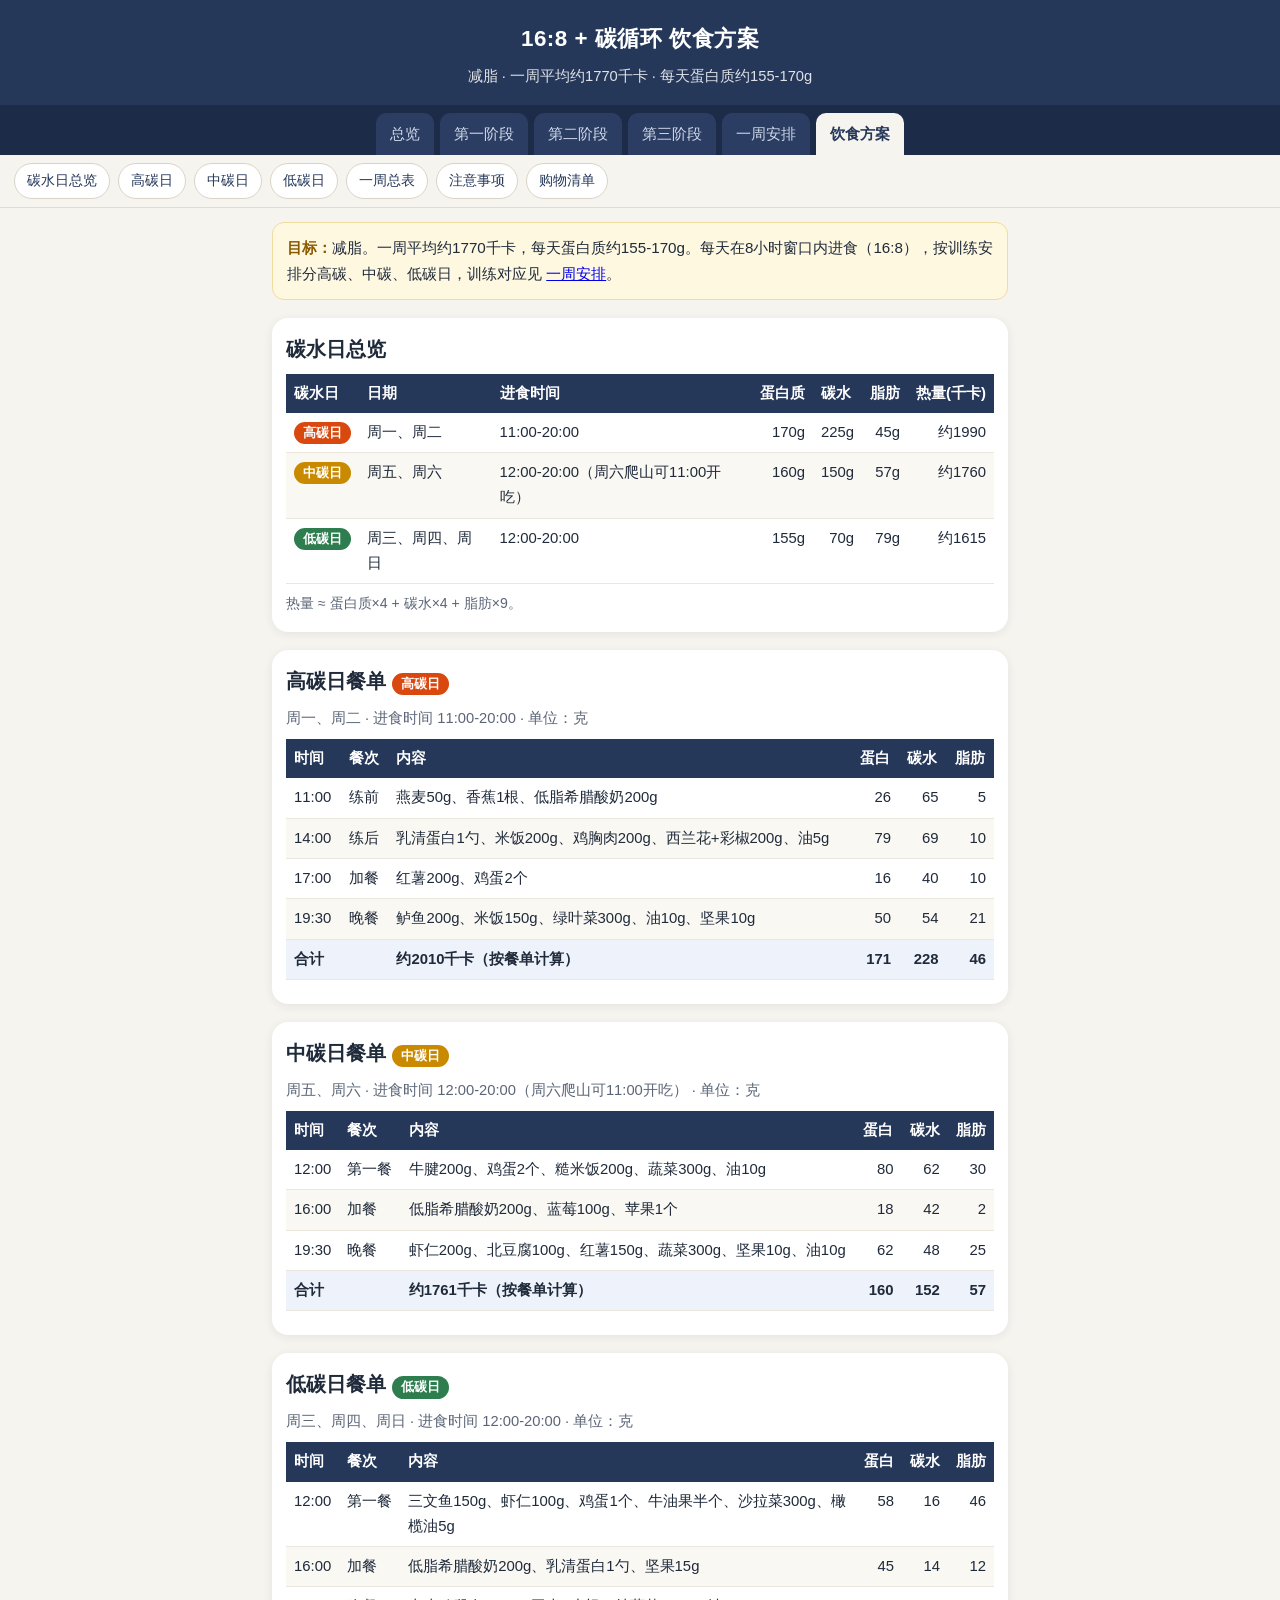
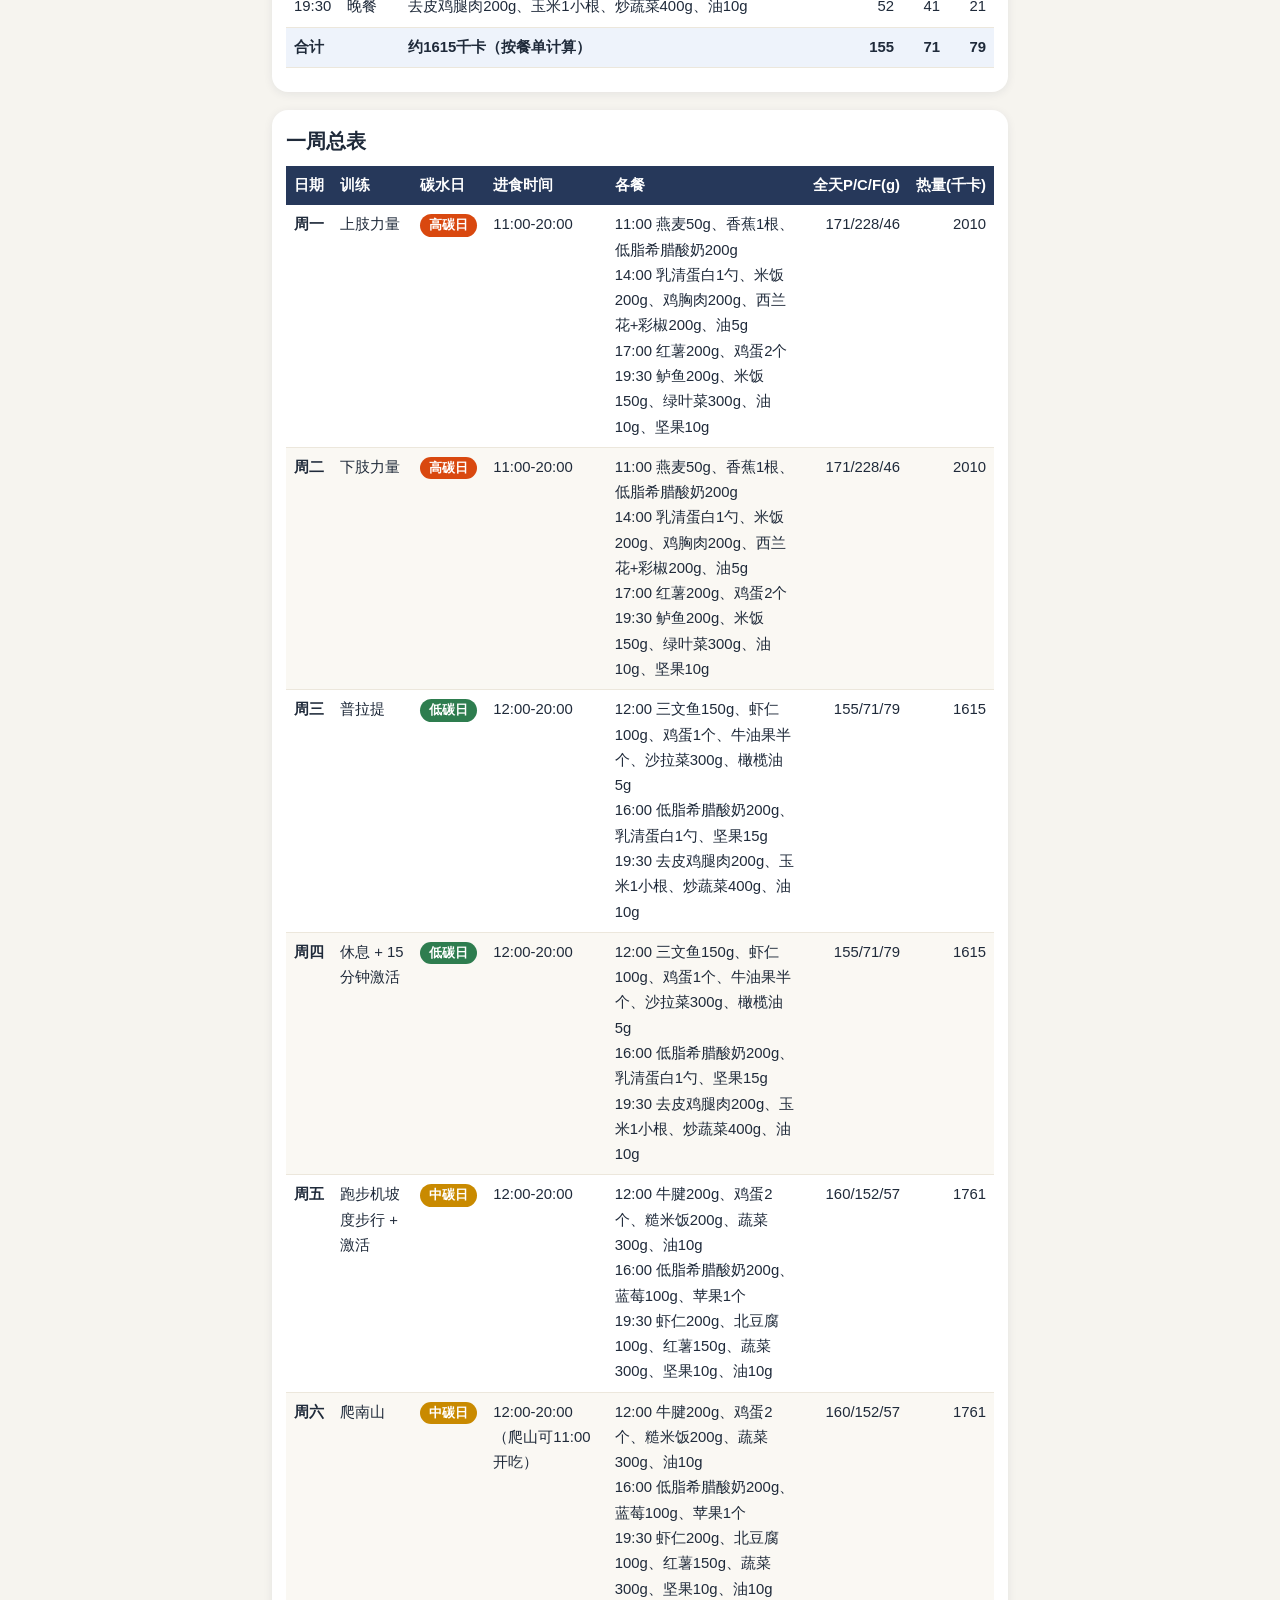
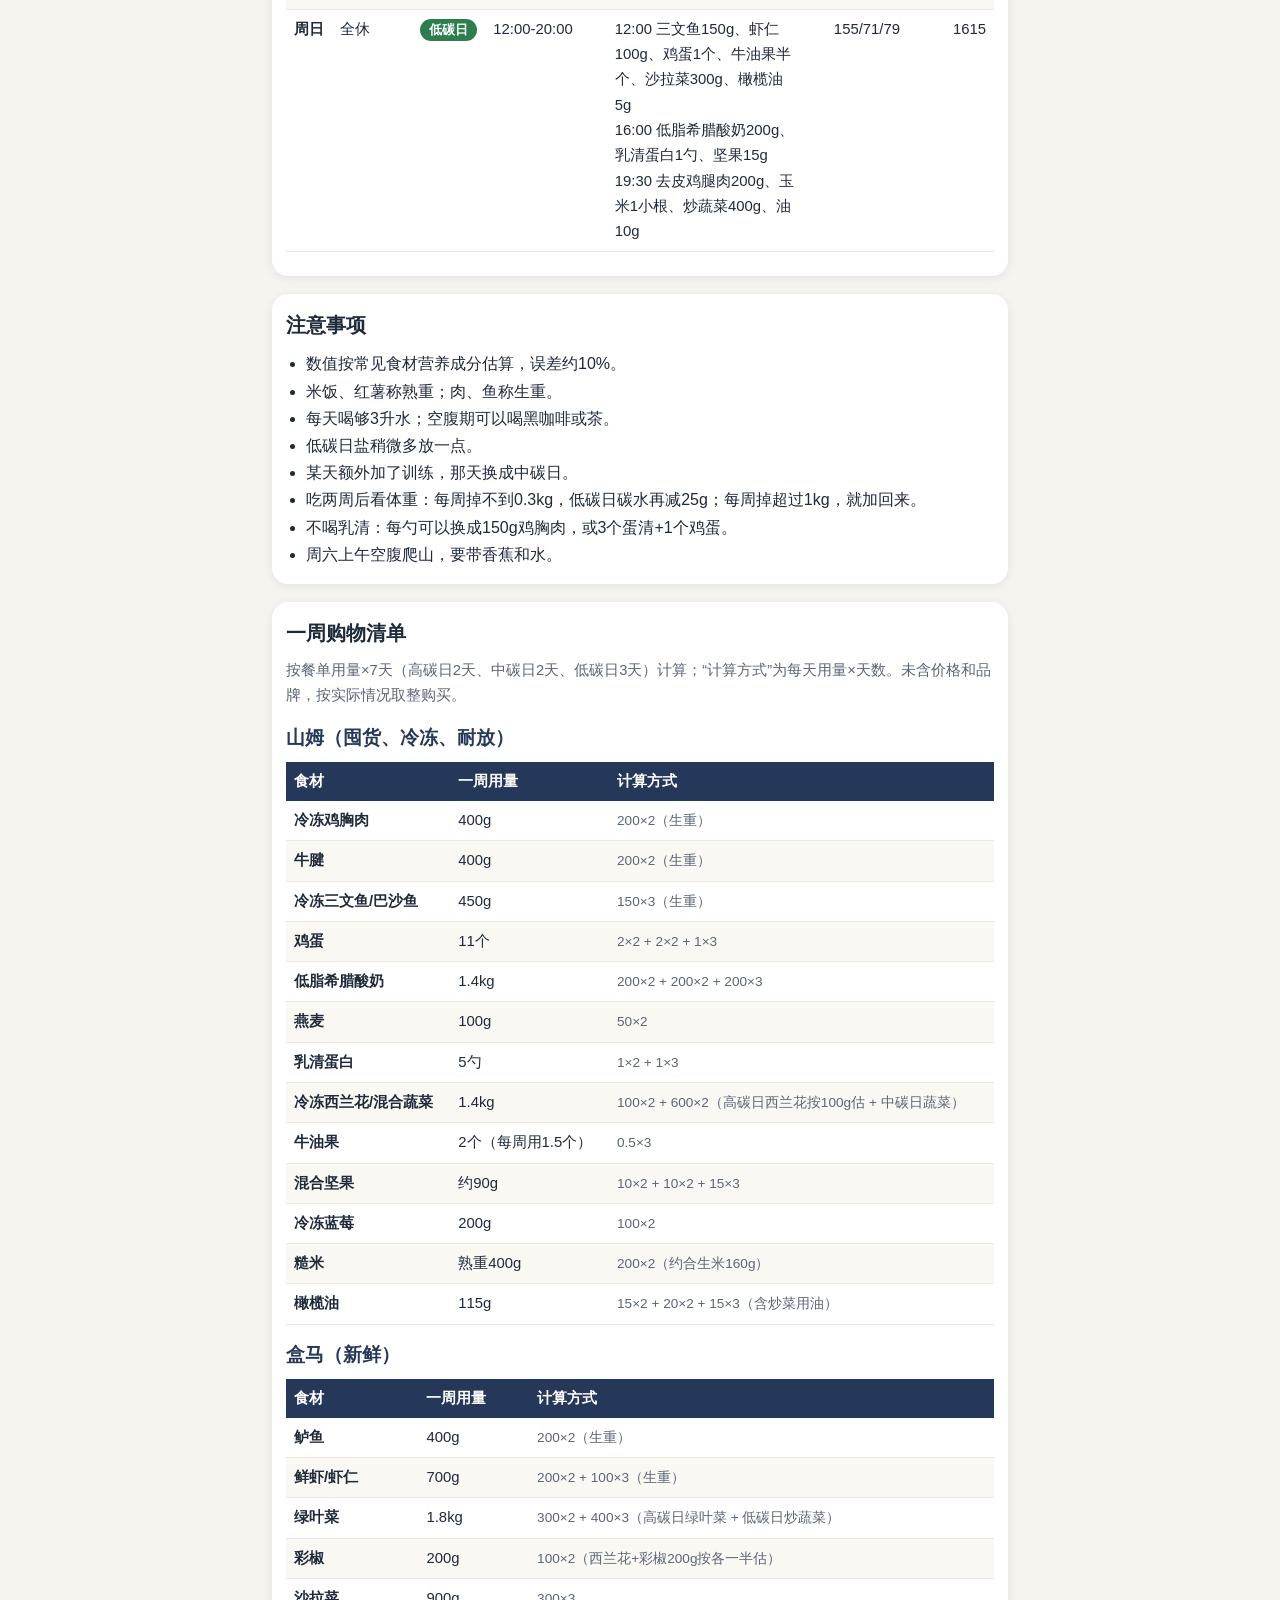
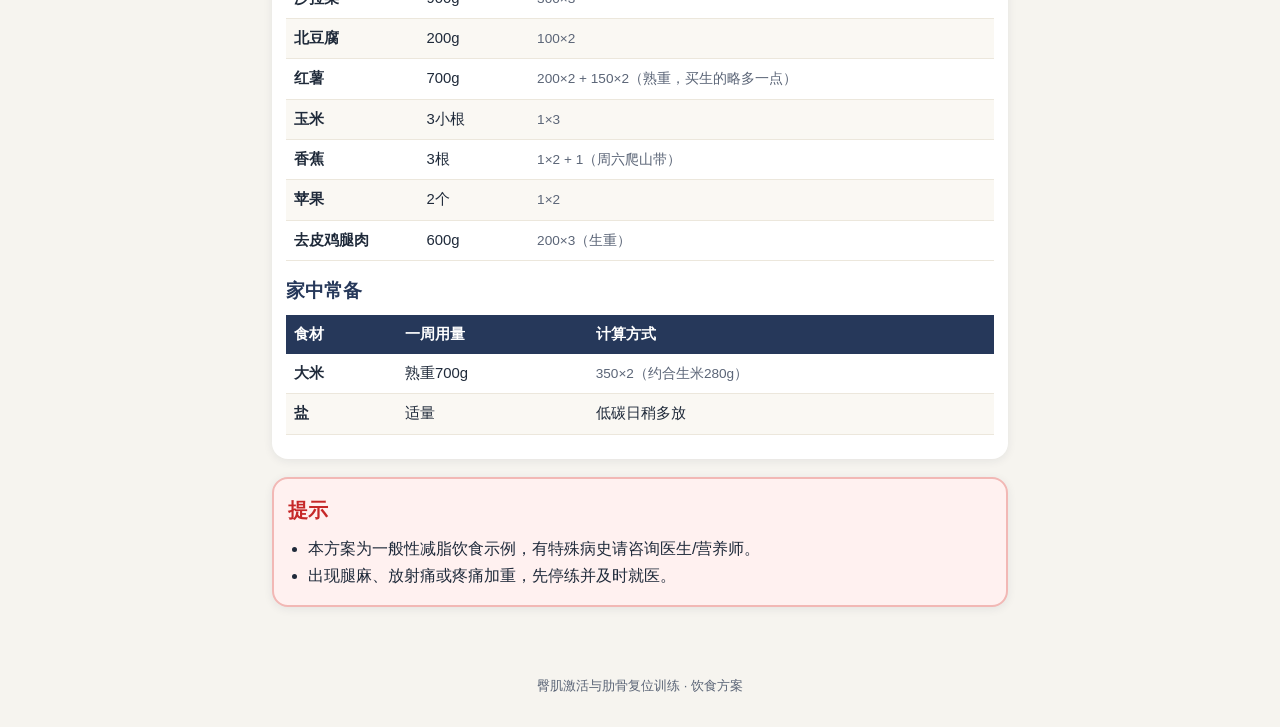
==== diet.html @ de6c5a1f "新增一周安排与饮食方案页面，所有页面导航加入新标签" ====
<!doctype html>
<html lang="zh-CN">
<head>
<meta charset="utf-8">
<meta name="viewport" content="width=device-width, initial-scale=1">
<title>臀肌激活与肋骨复位训练 · 16:8 + 碳循环饮食方案</title>
<link rel="stylesheet" href="style.css">
</head>
<body>
<header><h1><span class="nw">16:8 + 碳循环</span> <span class="nw">饮食方案</span></h1><p>减脂 · 一周平均约1770千卡 · 每天蛋白质约155-170g</p></header>
<div class="tabs" id="tabs"><a class="" href="index.html">总览</a><a class="" href="phase1.html">第一阶段</a><a class="" href="phase2.html">第二阶段</a><a class="" href="phase3.html">第三阶段</a><a class="" href="week.html">一周安排</a><a class="on" href="diet.html">饮食方案</a></div><script>(function(){var t=document.getElementById("tabs"),a=t.querySelector(".on");if(a&&t.scrollWidth>t.clientWidth){t.scrollLeft=a.offsetLeft-(t.clientWidth-a.offsetWidth)/2;}})();</script>
<nav class="sub"><a href="#summary">碳水日总览</a><a href="#dt高">高碳日</a><a href="#dt中">中碳日</a><a href="#dt低">低碳日</a><a href="#week">一周总表</a><a href="#notes">注意事项</a><a href="#shop">购物清单</a></nav>
<main>
<div class="intro"><b>目标：</b>减脂。一周平均约1770千卡，每天蛋白质约155-170g。每天在8小时窗口内进食（16:8），按训练安排分高碳、中碳、低碳日，训练对应见 <a href="week.html">一周安排</a>。</div>
<section class="card info" id="summary"><h2>碳水日总览</h2><div class="tw"><table class="t stack"><thead><tr><th>碳水日</th><th>日期</th><th>进食时间</th><th>蛋白质</th><th>碳水</th><th>脂肪</th><th>热量(千卡)</th></tr></thead><tbody><tr><td data-label="碳水日"><span class="badge" style="background:#d9480f">高碳日</span></td><td data-label="日期">周一、周二</td><td data-label="进食时间">11:00-20:00</td><td data-label="蛋白质" class="n">170g</td><td data-label="碳水" class="n">225g</td><td data-label="脂肪" class="n">45g</td><td data-label="热量(千卡)" class="n">约1990</td></tr><tr><td data-label="碳水日"><span class="badge" style="background:#c98a00">中碳日</span></td><td data-label="日期">周五、周六</td><td data-label="进食时间">12:00-20:00（周六爬山可11:00开吃）</td><td data-label="蛋白质" class="n">160g</td><td data-label="碳水" class="n">150g</td><td data-label="脂肪" class="n">57g</td><td data-label="热量(千卡)" class="n">约1760</td></tr><tr><td data-label="碳水日"><span class="badge" style="background:#2e7d4f">低碳日</span></td><td data-label="日期">周三、周四、周日</td><td data-label="进食时间">12:00-20:00</td><td data-label="蛋白质" class="n">155g</td><td data-label="碳水" class="n">70g</td><td data-label="脂肪" class="n">79g</td><td data-label="热量(千卡)" class="n">约1615</td></tr></tbody></table></div>
<p style="font-size:.88rem;color:#5b6577;margin:6px 0 0">热量 ≈ 蛋白质×4 + 碳水×4 + 脂肪×9。</p></section>
<section class="card info" id="dt高"><h2>高碳日餐单 <span class="badge" style="background:#d9480f">高碳日</span></h2>
<p style="margin:0 0 4px;color:#5b6577;font-size:.92rem">周一、周二 · 进食时间 11:00-20:00 · 单位：克</p>
<div class="tw"><table class="t meal"><thead><tr><th>时间</th><th>餐次</th><th>内容</th><th>蛋白</th><th>碳水</th><th>脂肪</th></tr></thead><tbody><tr><td data-label="时间">11:00</td><td data-label="餐次">练前</td><td data-label="内容">燕麦50g、香蕉1根、低脂希腊酸奶200g</td><td data-label="蛋白" class="n">26</td><td data-label="碳水" class="n">65</td><td data-label="脂肪" class="n">5</td></tr><tr><td data-label="时间">14:00</td><td data-label="餐次">练后</td><td data-label="内容">乳清蛋白1勺、米饭200g、鸡胸肉200g、西兰花+彩椒200g、油5g</td><td data-label="蛋白" class="n">79</td><td data-label="碳水" class="n">69</td><td data-label="脂肪" class="n">10</td></tr><tr><td data-label="时间">17:00</td><td data-label="餐次">加餐</td><td data-label="内容">红薯200g、鸡蛋2个</td><td data-label="蛋白" class="n">16</td><td data-label="碳水" class="n">40</td><td data-label="脂肪" class="n">10</td></tr><tr><td data-label="时间">19:30</td><td data-label="餐次">晚餐</td><td data-label="内容">鲈鱼200g、米饭150g、绿叶菜300g、油10g、坚果10g</td><td data-label="蛋白" class="n">50</td><td data-label="碳水" class="n">54</td><td data-label="脂肪" class="n">21</td></tr><tr class="sum"><td data-label="时间">合计</td><td data-label="餐次"></td><td data-label="内容">约2010千卡（按餐单计算）</td><td data-label="蛋白" class="n">171</td><td data-label="碳水" class="n">228</td><td data-label="脂肪" class="n">46</td></tr></tbody></table></div></section><section class="card info" id="dt中"><h2>中碳日餐单 <span class="badge" style="background:#c98a00">中碳日</span></h2>
<p style="margin:0 0 4px;color:#5b6577;font-size:.92rem">周五、周六 · 进食时间 12:00-20:00（周六爬山可11:00开吃） · 单位：克</p>
<div class="tw"><table class="t meal"><thead><tr><th>时间</th><th>餐次</th><th>内容</th><th>蛋白</th><th>碳水</th><th>脂肪</th></tr></thead><tbody><tr><td data-label="时间">12:00</td><td data-label="餐次">第一餐</td><td data-label="内容">牛腱200g、鸡蛋2个、糙米饭200g、蔬菜300g、油10g</td><td data-label="蛋白" class="n">80</td><td data-label="碳水" class="n">62</td><td data-label="脂肪" class="n">30</td></tr><tr><td data-label="时间">16:00</td><td data-label="餐次">加餐</td><td data-label="内容">低脂希腊酸奶200g、蓝莓100g、苹果1个</td><td data-label="蛋白" class="n">18</td><td data-label="碳水" class="n">42</td><td data-label="脂肪" class="n">2</td></tr><tr><td data-label="时间">19:30</td><td data-label="餐次">晚餐</td><td data-label="内容">虾仁200g、北豆腐100g、红薯150g、蔬菜300g、坚果10g、油10g</td><td data-label="蛋白" class="n">62</td><td data-label="碳水" class="n">48</td><td data-label="脂肪" class="n">25</td></tr><tr class="sum"><td data-label="时间">合计</td><td data-label="餐次"></td><td data-label="内容">约1761千卡（按餐单计算）</td><td data-label="蛋白" class="n">160</td><td data-label="碳水" class="n">152</td><td data-label="脂肪" class="n">57</td></tr></tbody></table></div></section><section class="card info" id="dt低"><h2>低碳日餐单 <span class="badge" style="background:#2e7d4f">低碳日</span></h2>
<p style="margin:0 0 4px;color:#5b6577;font-size:.92rem">周三、周四、周日 · 进食时间 12:00-20:00 · 单位：克</p>
<div class="tw"><table class="t meal"><thead><tr><th>时间</th><th>餐次</th><th>内容</th><th>蛋白</th><th>碳水</th><th>脂肪</th></tr></thead><tbody><tr><td data-label="时间">12:00</td><td data-label="餐次">第一餐</td><td data-label="内容">三文鱼150g、虾仁100g、鸡蛋1个、牛油果半个、沙拉菜300g、橄榄油5g</td><td data-label="蛋白" class="n">58</td><td data-label="碳水" class="n">16</td><td data-label="脂肪" class="n">46</td></tr><tr><td data-label="时间">16:00</td><td data-label="餐次">加餐</td><td data-label="内容">低脂希腊酸奶200g、乳清蛋白1勺、坚果15g</td><td data-label="蛋白" class="n">45</td><td data-label="碳水" class="n">14</td><td data-label="脂肪" class="n">12</td></tr><tr><td data-label="时间">19:30</td><td data-label="餐次">晚餐</td><td data-label="内容">去皮鸡腿肉200g、玉米1小根、炒蔬菜400g、油10g</td><td data-label="蛋白" class="n">52</td><td data-label="碳水" class="n">41</td><td data-label="脂肪" class="n">21</td></tr><tr class="sum"><td data-label="时间">合计</td><td data-label="餐次"></td><td data-label="内容">约1615千卡（按餐单计算）</td><td data-label="蛋白" class="n">155</td><td data-label="碳水" class="n">71</td><td data-label="脂肪" class="n">79</td></tr></tbody></table></div></section>
<section class="card info" id="week"><h2>一周总表</h2><div class="tw"><table class="t stack"><thead><tr><th>日期</th><th>训练</th><th>碳水日</th><th>进食时间</th><th>各餐</th><th>全天P/C/F(g)</th><th>热量(千卡)</th></tr></thead><tbody><tr><td data-label="日期"><b>周一</b></td><td data-label="训练">上肢力量</td><td data-label="碳水日"><span class="badge" style="background:#d9480f">高碳日</span></td><td data-label="进食时间">11:00-20:00</td><td data-label="各餐">11:00 燕麦50g、香蕉1根、低脂希腊酸奶200g<br>14:00 乳清蛋白1勺、米饭200g、鸡胸肉200g、西兰花+彩椒200g、油5g<br>17:00 红薯200g、鸡蛋2个<br>19:30 鲈鱼200g、米饭150g、绿叶菜300g、油10g、坚果10g</td><td data-label="全天P/C/F(g)" class="n">171/228/46</td><td data-label="热量(千卡)" class="n">2010</td></tr><tr><td data-label="日期"><b>周二</b></td><td data-label="训练">下肢力量</td><td data-label="碳水日"><span class="badge" style="background:#d9480f">高碳日</span></td><td data-label="进食时间">11:00-20:00</td><td data-label="各餐">11:00 燕麦50g、香蕉1根、低脂希腊酸奶200g<br>14:00 乳清蛋白1勺、米饭200g、鸡胸肉200g、西兰花+彩椒200g、油5g<br>17:00 红薯200g、鸡蛋2个<br>19:30 鲈鱼200g、米饭150g、绿叶菜300g、油10g、坚果10g</td><td data-label="全天P/C/F(g)" class="n">171/228/46</td><td data-label="热量(千卡)" class="n">2010</td></tr><tr><td data-label="日期"><b>周三</b></td><td data-label="训练">普拉提</td><td data-label="碳水日"><span class="badge" style="background:#2e7d4f">低碳日</span></td><td data-label="进食时间">12:00-20:00</td><td data-label="各餐">12:00 三文鱼150g、虾仁100g、鸡蛋1个、牛油果半个、沙拉菜300g、橄榄油5g<br>16:00 低脂希腊酸奶200g、乳清蛋白1勺、坚果15g<br>19:30 去皮鸡腿肉200g、玉米1小根、炒蔬菜400g、油10g</td><td data-label="全天P/C/F(g)" class="n">155/71/79</td><td data-label="热量(千卡)" class="n">1615</td></tr><tr><td data-label="日期"><b>周四</b></td><td data-label="训练">休息 + 15分钟激活</td><td data-label="碳水日"><span class="badge" style="background:#2e7d4f">低碳日</span></td><td data-label="进食时间">12:00-20:00</td><td data-label="各餐">12:00 三文鱼150g、虾仁100g、鸡蛋1个、牛油果半个、沙拉菜300g、橄榄油5g<br>16:00 低脂希腊酸奶200g、乳清蛋白1勺、坚果15g<br>19:30 去皮鸡腿肉200g、玉米1小根、炒蔬菜400g、油10g</td><td data-label="全天P/C/F(g)" class="n">155/71/79</td><td data-label="热量(千卡)" class="n">1615</td></tr><tr><td data-label="日期"><b>周五</b></td><td data-label="训练">跑步机坡度步行 + 激活</td><td data-label="碳水日"><span class="badge" style="background:#c98a00">中碳日</span></td><td data-label="进食时间">12:00-20:00</td><td data-label="各餐">12:00 牛腱200g、鸡蛋2个、糙米饭200g、蔬菜300g、油10g<br>16:00 低脂希腊酸奶200g、蓝莓100g、苹果1个<br>19:30 虾仁200g、北豆腐100g、红薯150g、蔬菜300g、坚果10g、油10g</td><td data-label="全天P/C/F(g)" class="n">160/152/57</td><td data-label="热量(千卡)" class="n">1761</td></tr><tr><td data-label="日期"><b>周六</b></td><td data-label="训练">爬南山</td><td data-label="碳水日"><span class="badge" style="background:#c98a00">中碳日</span></td><td data-label="进食时间">12:00-20:00（爬山可11:00开吃）</td><td data-label="各餐">12:00 牛腱200g、鸡蛋2个、糙米饭200g、蔬菜300g、油10g<br>16:00 低脂希腊酸奶200g、蓝莓100g、苹果1个<br>19:30 虾仁200g、北豆腐100g、红薯150g、蔬菜300g、坚果10g、油10g</td><td data-label="全天P/C/F(g)" class="n">160/152/57</td><td data-label="热量(千卡)" class="n">1761</td></tr><tr><td data-label="日期"><b>周日</b></td><td data-label="训练">全休</td><td data-label="碳水日"><span class="badge" style="background:#2e7d4f">低碳日</span></td><td data-label="进食时间">12:00-20:00</td><td data-label="各餐">12:00 三文鱼150g、虾仁100g、鸡蛋1个、牛油果半个、沙拉菜300g、橄榄油5g<br>16:00 低脂希腊酸奶200g、乳清蛋白1勺、坚果15g<br>19:30 去皮鸡腿肉200g、玉米1小根、炒蔬菜400g、油10g</td><td data-label="全天P/C/F(g)" class="n">155/71/79</td><td data-label="热量(千卡)" class="n">1615</td></tr></tbody></table></div></section>
<section class="card info" id="notes"><h2>注意事项</h2><ul><li>数值按常见食材营养成分估算，误差约10%。</li><li>米饭、红薯称熟重；肉、鱼称生重。</li><li>每天喝够3升水；空腹期可以喝黑咖啡或茶。</li><li>低碳日盐稍微多放一点。</li><li>某天额外加了训练，那天换成中碳日。</li><li>吃两周后看体重：每周掉不到0.3kg，低碳日碳水再减25g；每周掉超过1kg，就加回来。</li><li>不喝乳清：每勺可以换成150g鸡胸肉，或3个蛋清+1个鸡蛋。</li><li>周六上午空腹爬山，要带香蕉和水。</li></ul></section>
<section class="card info" id="shop"><h2>一周购物清单</h2>
<p style="margin:0;color:#5b6577;font-size:.92rem">按餐单用量×7天（高碳日2天、中碳日2天、低碳日3天）计算；“计算方式”为每天用量×天数。未含价格和品牌，按实际情况取整购买。</p><h3 style="margin:14px 0 4px;color:#26385a">山姆（囤货、冷冻、耐放）</h3><div class="tw"><table class="t meal shop"><thead><tr><th>食材</th><th>一周用量</th><th>计算方式</th></tr></thead><tbody><tr><td data-label="食材"><b>冷冻鸡胸肉</b></td><td data-label="一周用量">400g</td><td data-label="计算方式"><span class="formula">200×2（生重）</span></td></tr><tr><td data-label="食材"><b>牛腱</b></td><td data-label="一周用量">400g</td><td data-label="计算方式"><span class="formula">200×2（生重）</span></td></tr><tr><td data-label="食材"><b>冷冻三文鱼/巴沙鱼</b></td><td data-label="一周用量">450g</td><td data-label="计算方式"><span class="formula">150×3（生重）</span></td></tr><tr><td data-label="食材"><b>鸡蛋</b></td><td data-label="一周用量">11个</td><td data-label="计算方式"><span class="formula">2×2 + 2×2 + 1×3</span></td></tr><tr><td data-label="食材"><b>低脂希腊酸奶</b></td><td data-label="一周用量">1.4kg</td><td data-label="计算方式"><span class="formula">200×2 + 200×2 + 200×3</span></td></tr><tr><td data-label="食材"><b>燕麦</b></td><td data-label="一周用量">100g</td><td data-label="计算方式"><span class="formula">50×2</span></td></tr><tr><td data-label="食材"><b>乳清蛋白</b></td><td data-label="一周用量">5勺</td><td data-label="计算方式"><span class="formula">1×2 + 1×3</span></td></tr><tr><td data-label="食材"><b>冷冻西兰花/混合蔬菜</b></td><td data-label="一周用量">1.4kg</td><td data-label="计算方式"><span class="formula">100×2 + 600×2（高碳日西兰花按100g估 + 中碳日蔬菜）</span></td></tr><tr><td data-label="食材"><b>牛油果</b></td><td data-label="一周用量">2个（每周用1.5个）</td><td data-label="计算方式"><span class="formula">0.5×3</span></td></tr><tr><td data-label="食材"><b>混合坚果</b></td><td data-label="一周用量">约90g</td><td data-label="计算方式"><span class="formula">10×2 + 10×2 + 15×3</span></td></tr><tr><td data-label="食材"><b>冷冻蓝莓</b></td><td data-label="一周用量">200g</td><td data-label="计算方式"><span class="formula">100×2</span></td></tr><tr><td data-label="食材"><b>糙米</b></td><td data-label="一周用量">熟重400g</td><td data-label="计算方式"><span class="formula">200×2（约合生米160g）</span></td></tr><tr><td data-label="食材"><b>橄榄油</b></td><td data-label="一周用量">115g</td><td data-label="计算方式"><span class="formula">15×2 + 20×2 + 15×3（含炒菜用油）</span></td></tr></tbody></table></div><h3 style="margin:14px 0 4px;color:#26385a">盒马（新鲜）</h3><div class="tw"><table class="t meal shop"><thead><tr><th>食材</th><th>一周用量</th><th>计算方式</th></tr></thead><tbody><tr><td data-label="食材"><b>鲈鱼</b></td><td data-label="一周用量">400g</td><td data-label="计算方式"><span class="formula">200×2（生重）</span></td></tr><tr><td data-label="食材"><b>鲜虾/虾仁</b></td><td data-label="一周用量">700g</td><td data-label="计算方式"><span class="formula">200×2 + 100×3（生重）</span></td></tr><tr><td data-label="食材"><b>绿叶菜</b></td><td data-label="一周用量">1.8kg</td><td data-label="计算方式"><span class="formula">300×2 + 400×3（高碳日绿叶菜 + 低碳日炒蔬菜）</span></td></tr><tr><td data-label="食材"><b>彩椒</b></td><td data-label="一周用量">200g</td><td data-label="计算方式"><span class="formula">100×2（西兰花+彩椒200g按各一半估）</span></td></tr><tr><td data-label="食材"><b>沙拉菜</b></td><td data-label="一周用量">900g</td><td data-label="计算方式"><span class="formula">300×3</span></td></tr><tr><td data-label="食材"><b>北豆腐</b></td><td data-label="一周用量">200g</td><td data-label="计算方式"><span class="formula">100×2</span></td></tr><tr><td data-label="食材"><b>红薯</b></td><td data-label="一周用量">700g</td><td data-label="计算方式"><span class="formula">200×2 + 150×2（熟重，买生的略多一点）</span></td></tr><tr><td data-label="食材"><b>玉米</b></td><td data-label="一周用量">3小根</td><td data-label="计算方式"><span class="formula">1×3</span></td></tr><tr><td data-label="食材"><b>香蕉</b></td><td data-label="一周用量">3根</td><td data-label="计算方式"><span class="formula">1×2 + 1（周六爬山带）</span></td></tr><tr><td data-label="食材"><b>苹果</b></td><td data-label="一周用量">2个</td><td data-label="计算方式"><span class="formula">1×2</span></td></tr><tr><td data-label="食材"><b>去皮鸡腿肉</b></td><td data-label="一周用量">600g</td><td data-label="计算方式"><span class="formula">200×3（生重）</span></td></tr></tbody></table></div><h3 style="margin:14px 0 4px;color:#26385a">家中常备</h3><div class="tw"><table class="t meal shop"><thead><tr><th>食材</th><th>一周用量</th><th>计算方式</th></tr></thead><tbody><tr><td data-label="食材"><b>大米</b></td><td data-label="一周用量">熟重700g</td><td data-label="计算方式"><span class="formula">350×2（约合生米280g）</span></td></tr><tr><td data-label="食材"><b>盐</b></td><td data-label="一周用量">适量</td><td data-label="计算方式">低碳日稍多放</td></tr></tbody></table></div></section>
<section class="card info safety"><h2>提示</h2><ul><li>本方案为一般性减脂饮食示例，有特殊病史请咨询医生/营养师。</li><li>出现腿麻、放射痛或疼痛加重，先停练并及时就医。</li></ul></section>
</main>
<footer>臀肌激活与肋骨复位训练 · 饮食方案</footer>
</body></html>
---- style.css ----
:root{--bg:#f6f4ef;--card:#fff;--ink:#1f2a3a;--sub:#5b6577;--accent:#26385a;--red:#c62828;--green:#2e7d4f;--orange:#e07b14}
*{box-sizing:border-box}
html{scroll-behavior:smooth}
body{margin:0;background:var(--bg);color:var(--ink);font-family:-apple-system,"PingFang SC","Hiragino Sans GB","Noto Sans SC","Noto Sans CJK SC","Microsoft YaHei",sans-serif;line-height:1.7;font-size:16px}
header{background:var(--accent);color:#fff;padding:20px 16px 16px;text-align:center}
header h1{margin:0;font-size:1.4rem;letter-spacing:.5px}
header p{margin:6px 0 0;opacity:.85;font-size:.92rem}
header a{color:#fff;text-decoration:none}
.nw{white-space:nowrap;display:inline-block}
.tabs{display:flex;gap:6px;background:#1c2b47;padding:8px 8px 0;overflow-x:auto;-webkit-overflow-scrolling:touch;scrollbar-width:none}
.tabs::-webkit-scrollbar{display:none}
.tabs::before,.tabs::after{content:'';margin:auto}
.tabs a{flex:0 0 auto;text-align:center;padding:8px 14px;border-radius:10px 10px 0 0;color:#cfd8ea;text-decoration:none;font-size:.95rem;background:#2b3d62;white-space:nowrap}
.tabs a.on{background:var(--bg);color:var(--accent);font-weight:700}
.tw{overflow-x:auto;-webkit-overflow-scrolling:touch;margin:8px 0}
table.t{border-collapse:collapse;width:100%;font-size:.93rem;background:#fff}
table.t th{background:#26385a;color:#fff;font-weight:600;padding:7px 8px;text-align:left;white-space:nowrap}
table.t td{border-bottom:1px solid #ece7dc;padding:7px 8px;vertical-align:top}
table.t tr:nth-child(even) td{background:#faf8f3}
table.t td.n{white-space:nowrap;text-align:right;font-variant-numeric:tabular-nums}
table.t tr.sum td{font-weight:700;background:#eef3fb}
.badge{display:inline-block;color:#fff;border-radius:999px;padding:0 9px;font-size:.82rem;font-weight:700;white-space:nowrap}
.formula{color:#5b6577;font-size:.85rem}
.days{display:grid;grid-template-columns:1fr;gap:12px}
@media(min-width:700px){.days{grid-template-columns:1fr 1fr}}
.day{background:#fff;border-radius:14px;box-shadow:0 2px 10px rgba(30,40,60,.08);padding:12px 14px;border-left:6px solid #26385a}
.day h3{margin:0 0 4px;font-size:1.1rem;display:flex;flex-wrap:wrap;align-items:center;gap:8px}
.day .tm{color:#5b6577;font-size:.88rem}
.day ul{margin:6px 0 0;padding-left:1.2em}
.links{margin-top:6px;font-size:.88rem}
.links a{display:inline-block;margin:3px 6px 0 0;padding:2px 10px;border-radius:999px;background:#eef3fb;color:#2f6fb5;text-decoration:none;border:1px solid #cfe0f3}
table.meal td:nth-child(1),table.meal td:nth-child(2){white-space:nowrap}
table.shop td:nth-child(2){white-space:normal;min-width:5em}
@media(max-width:640px){
 table.meal{font-size:.85rem} table.meal th,table.meal td{padding:6px 5px}
 table.stack thead{display:none}
 table.stack,table.stack tbody,table.stack tr,table.stack td{display:block;width:100%}
 table.stack tr{margin:0 0 10px;border:1px solid #e2ddd2;border-radius:10px;overflow:hidden;background:#fff}
 table.stack td{display:flex;gap:10px;border-bottom:1px solid #f1ede4;text-align:left !important;white-space:normal !important;background:#fff !important}
 table.stack td::before{content:attr(data-label);flex:0 0 5.2em;color:#5b6577;font-weight:700}
 table.stack tr.sum td{background:#eef3fb !important}
}
nav.sub{position:sticky;top:0;z-index:5;background:rgba(246,244,239,.96);backdrop-filter:blur(6px);border-bottom:1px solid #e2ddd2;overflow-x:auto;white-space:nowrap;padding:8px 10px;-webkit-overflow-scrolling:touch}
nav.sub a{display:inline-block;margin:0 4px;padding:5px 12px;border-radius:999px;background:#fff;border:1px solid #d9d3c6;color:var(--accent);text-decoration:none;font-size:.88rem}
main{max-width:760px;margin:0 auto;padding:14px 12px 40px}
.intro{background:#fff8e1;border:1px solid #f0dca0;border-radius:12px;padding:12px 14px;font-size:.95rem;margin-bottom:12px}
.intro b{color:#8a5a00}
.cue{background:#e8f1fb;border:1px solid #bcd3ee;border-left:5px solid #2f6fb5;border-radius:12px;padding:10px 14px;margin:12px 0;font-size:.98rem}
.cue b{color:#1f5a9a}
.card{background:var(--card);border-radius:16px;box-shadow:0 2px 10px rgba(30,40,60,.08);margin:18px 0;padding:14px 14px 16px;scroll-margin-top:56px}
.card-head{display:flex;align-items:center;gap:12px;margin-bottom:10px}
.num{flex:0 0 38px;height:38px;border-radius:50%;background:var(--accent);color:#fff;display:flex;align-items:center;justify-content:center;font-weight:700;font-size:1.1rem}
h2{margin:0;font-size:1.25rem}
.tag{color:var(--sub);font-size:.85rem}
figure{margin:0 0 10px}
figure img{display:block;width:100%;height:auto;border-radius:10px;border:1px solid #e6e1d6;background:#fafaf6}
.dose{background:#eef3fb;border-left:4px solid var(--accent);border-radius:8px;padding:8px 12px;margin-bottom:10px;font-size:.98rem}
.dose b{display:inline-block;margin-right:10px;color:var(--accent)}
.grid{display:grid;grid-template-columns:1fr;gap:10px}
@media(min-width:640px){.grid{grid-template-columns:1fr 1fr}}
.blk{background:#fafafa;border-radius:10px;padding:8px 12px;border:1px solid #eee}
.blk h3{margin:0 0 4px;font-size:1rem;color:var(--accent)}
.blk p{margin:0}
.blk ul,.blk ol,.info ul,.info ol{margin:0;padding-left:1.25em}
.blk li{margin:2px 0}
.good{background:#f0f8f2;border-color:#cfe7d6}.good h3{color:var(--green)}
.bad{background:#fdf1f0;border-color:#f3d0cc}.bad h3{color:var(--red)}
.info h2{margin-bottom:8px}
.meta{display:grid;grid-template-columns:1fr;gap:10px}
@media(min-width:640px){.meta{grid-template-columns:1fr 1fr}}
.meta .blk{background:#fff}
.criteria{background:#f0f8f2;border:1px solid #cfe7d6}
.criteria h2{color:var(--green)}
.safety{background:#fff1f0;border:2px solid #f2b8b5}
.safety h2{color:var(--red)}
.phases{display:grid;grid-template-columns:1fr;gap:14px;margin:16px 0}
@media(min-width:700px){.phases{grid-template-columns:1fr 1fr 1fr}}
.phase{display:block;background:#fff;border-radius:16px;box-shadow:0 2px 10px rgba(30,40,60,.08);padding:14px;text-decoration:none;color:var(--ink);border-top:6px solid var(--accent);transition:transform .15s}
.phase:hover{transform:translateY(-2px)}
.phase .pn{font-size:1.25rem;font-weight:700;color:var(--accent)}
.phase .pd{display:inline-block;background:#eef3fb;color:var(--accent);border-radius:999px;padding:1px 10px;font-size:.85rem;margin:4px 0}
.phase p{margin:6px 0;font-size:.93rem}
.phase .go{color:#2f6fb5;font-weight:700;font-size:.93rem}
.phase img{width:100%;border-radius:8px;border:1px solid #eee;margin-top:6px}
.p2{border-top-color:#2f6fb5}.p3{border-top-color:#2e7d4f}
.pager{display:flex;justify-content:space-between;gap:10px;margin-top:20px}
.pager a{flex:1;text-align:center;background:#fff;border:1px solid #d9d3c6;border-radius:12px;padding:10px;color:var(--accent);text-decoration:none;font-weight:700}
footer{text-align:center;color:var(--sub);font-size:.82rem;padding:10px 16px 30px}
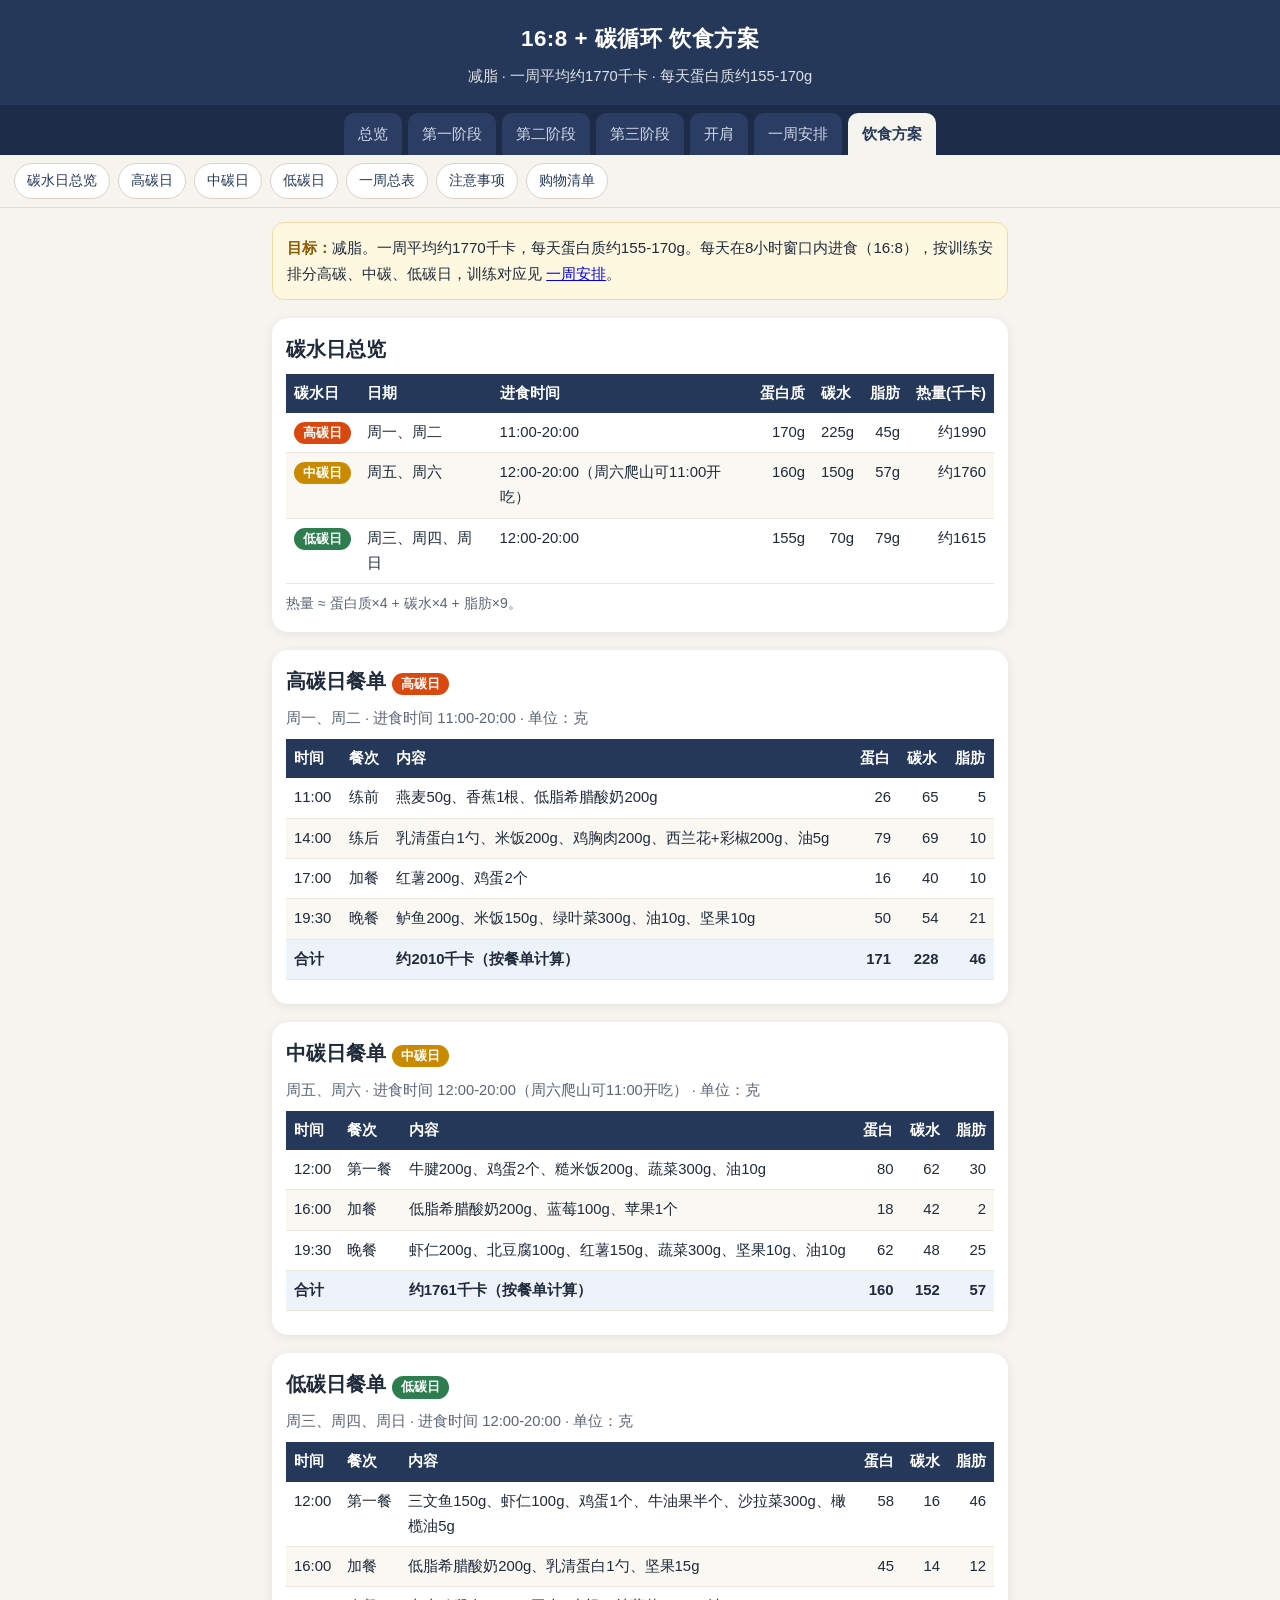
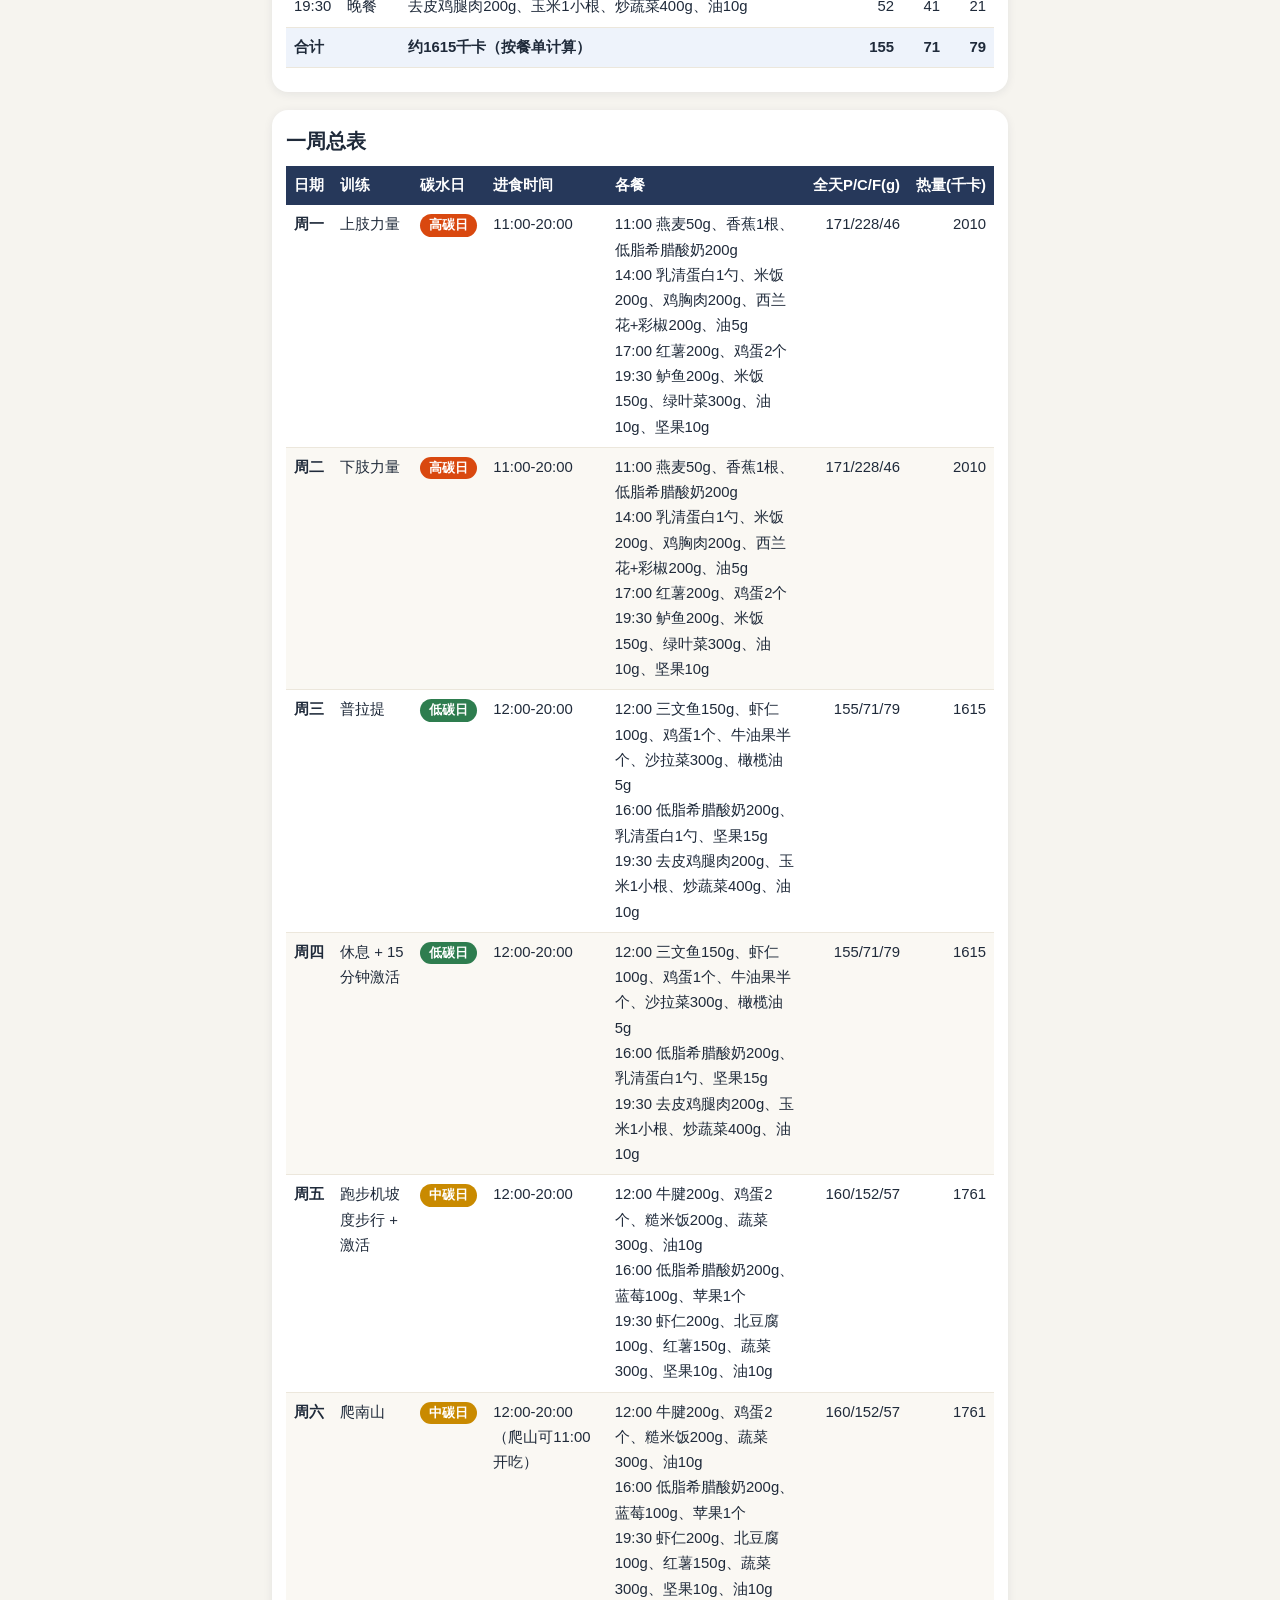
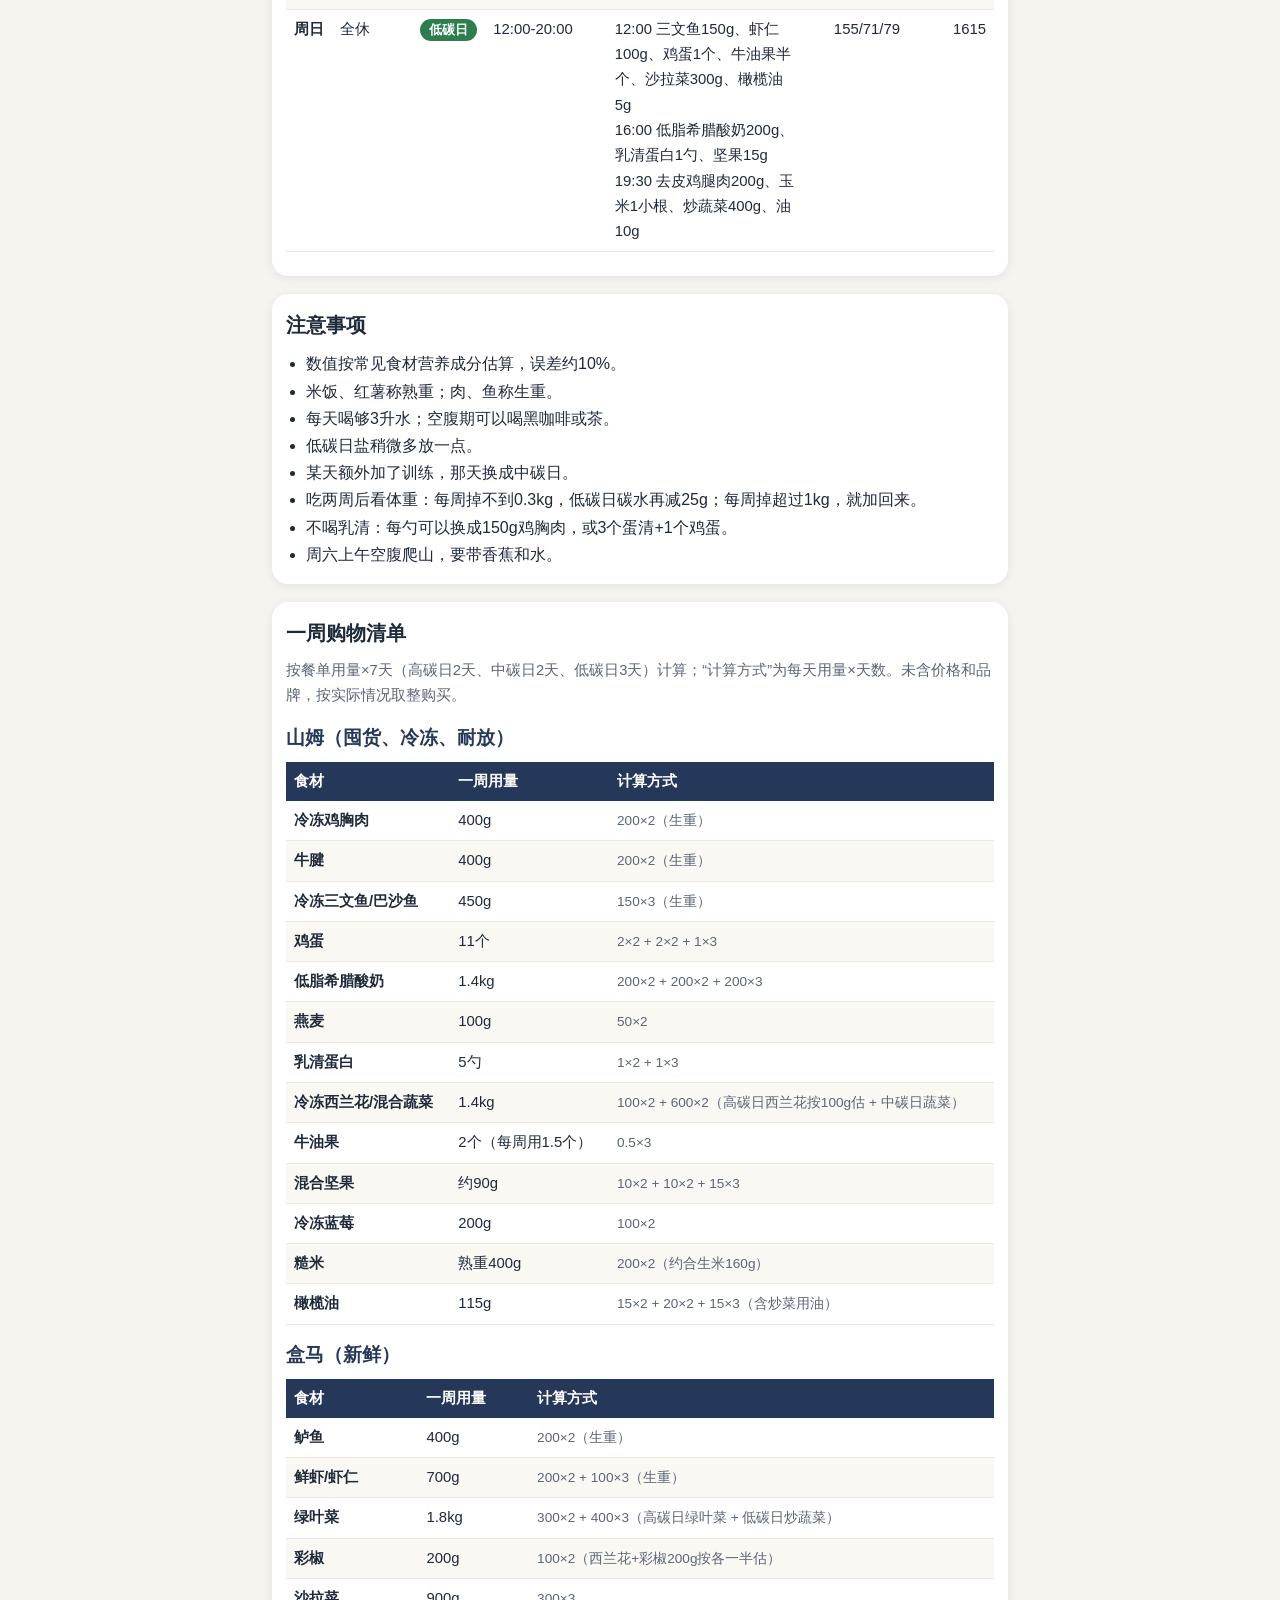
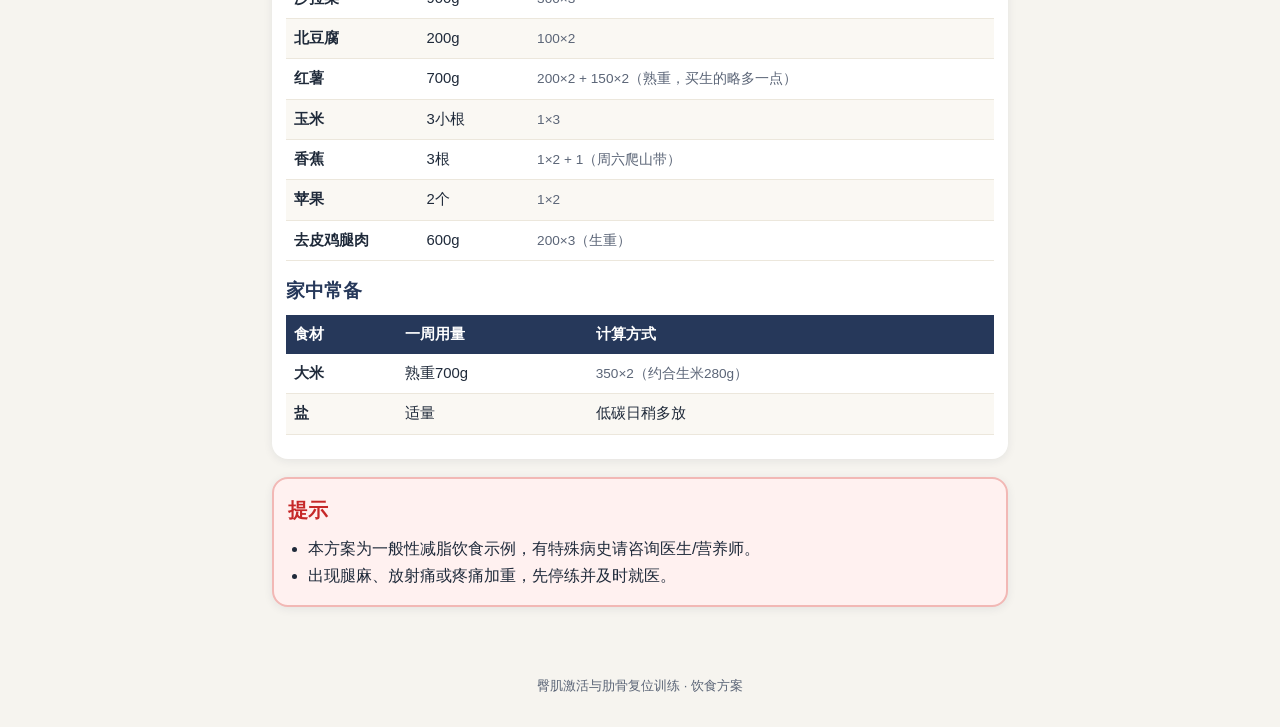
==== commit 5bbbd806: "新增棍子开肩页面（3个动画），导航加入开肩标签" ====
--- a/diet.html
+++ b/diet.html
@@ -8,7 +8,7 @@
 </head>
 <body>
 <header><h1><span class="nw">16:8 + 碳循环</span> <span class="nw">饮食方案</span></h1><p>减脂 · 一周平均约1770千卡 · 每天蛋白质约155-170g</p></header>
-<div class="tabs" id="tabs"><a class="" href="index.html">总览</a><a class="" href="phase1.html">第一阶段</a><a class="" href="phase2.html">第二阶段</a><a class="" href="phase3.html">第三阶段</a><a class="" href="week.html">一周安排</a><a class="on" href="diet.html">饮食方案</a></div><script>(function(){var t=document.getElementById("tabs"),a=t.querySelector(".on");if(a&&t.scrollWidth>t.clientWidth){t.scrollLeft=a.offsetLeft-(t.clientWidth-a.offsetWidth)/2;}})();</script>
+<div class="tabs" id="tabs"><a class="" href="index.html">总览</a><a class="" href="phase1.html">第一阶段</a><a class="" href="phase2.html">第二阶段</a><a class="" href="phase3.html">第三阶段</a><a class="" href="shoulder.html">开肩</a><a class="" href="week.html">一周安排</a><a class="on" href="diet.html">饮食方案</a></div><script>(function(){var t=document.getElementById("tabs"),a=t.querySelector(".on");if(a&&t.scrollWidth>t.clientWidth){t.scrollLeft=a.offsetLeft-(t.clientWidth-a.offsetWidth)/2;}})();</script>
 <nav class="sub"><a href="#summary">碳水日总览</a><a href="#dt高">高碳日</a><a href="#dt中">中碳日</a><a href="#dt低">低碳日</a><a href="#week">一周总表</a><a href="#notes">注意事项</a><a href="#shop">购物清单</a></nav>
 <main>
 <div class="intro"><b>目标：</b>减脂。一周平均约1770千卡，每天蛋白质约155-170g。每天在8小时窗口内进食（16:8），按训练安排分高碳、中碳、低碳日，训练对应见 <a href="week.html">一周安排</a>。</div>
--- a/style.css
+++ b/style.css
@@ -82,7 +82,7 @@
 .phase .pd{display:inline-block;background:#eef3fb;color:var(--accent);border-radius:999px;padding:1px 10px;font-size:.85rem;margin:4px 0}
 .phase p{margin:6px 0;font-size:.93rem}
 .phase .go{color:#2f6fb5;font-weight:700;font-size:.93rem}
-.phase img{width:100%;border-radius:8px;border:1px solid #eee;margin-top:6px}
+.phase img{width:100%;height:auto;border-radius:8px;border:1px solid #eee;margin-top:6px}
 .p2{border-top-color:#2f6fb5}.p3{border-top-color:#2e7d4f}
 .pager{display:flex;justify-content:space-between;gap:10px;margin-top:20px}
 .pager a{flex:1;text-align:center;background:#fff;border:1px solid #d9d3c6;border-radius:12px;padding:10px;color:var(--accent);text-decoration:none;font-weight:700}
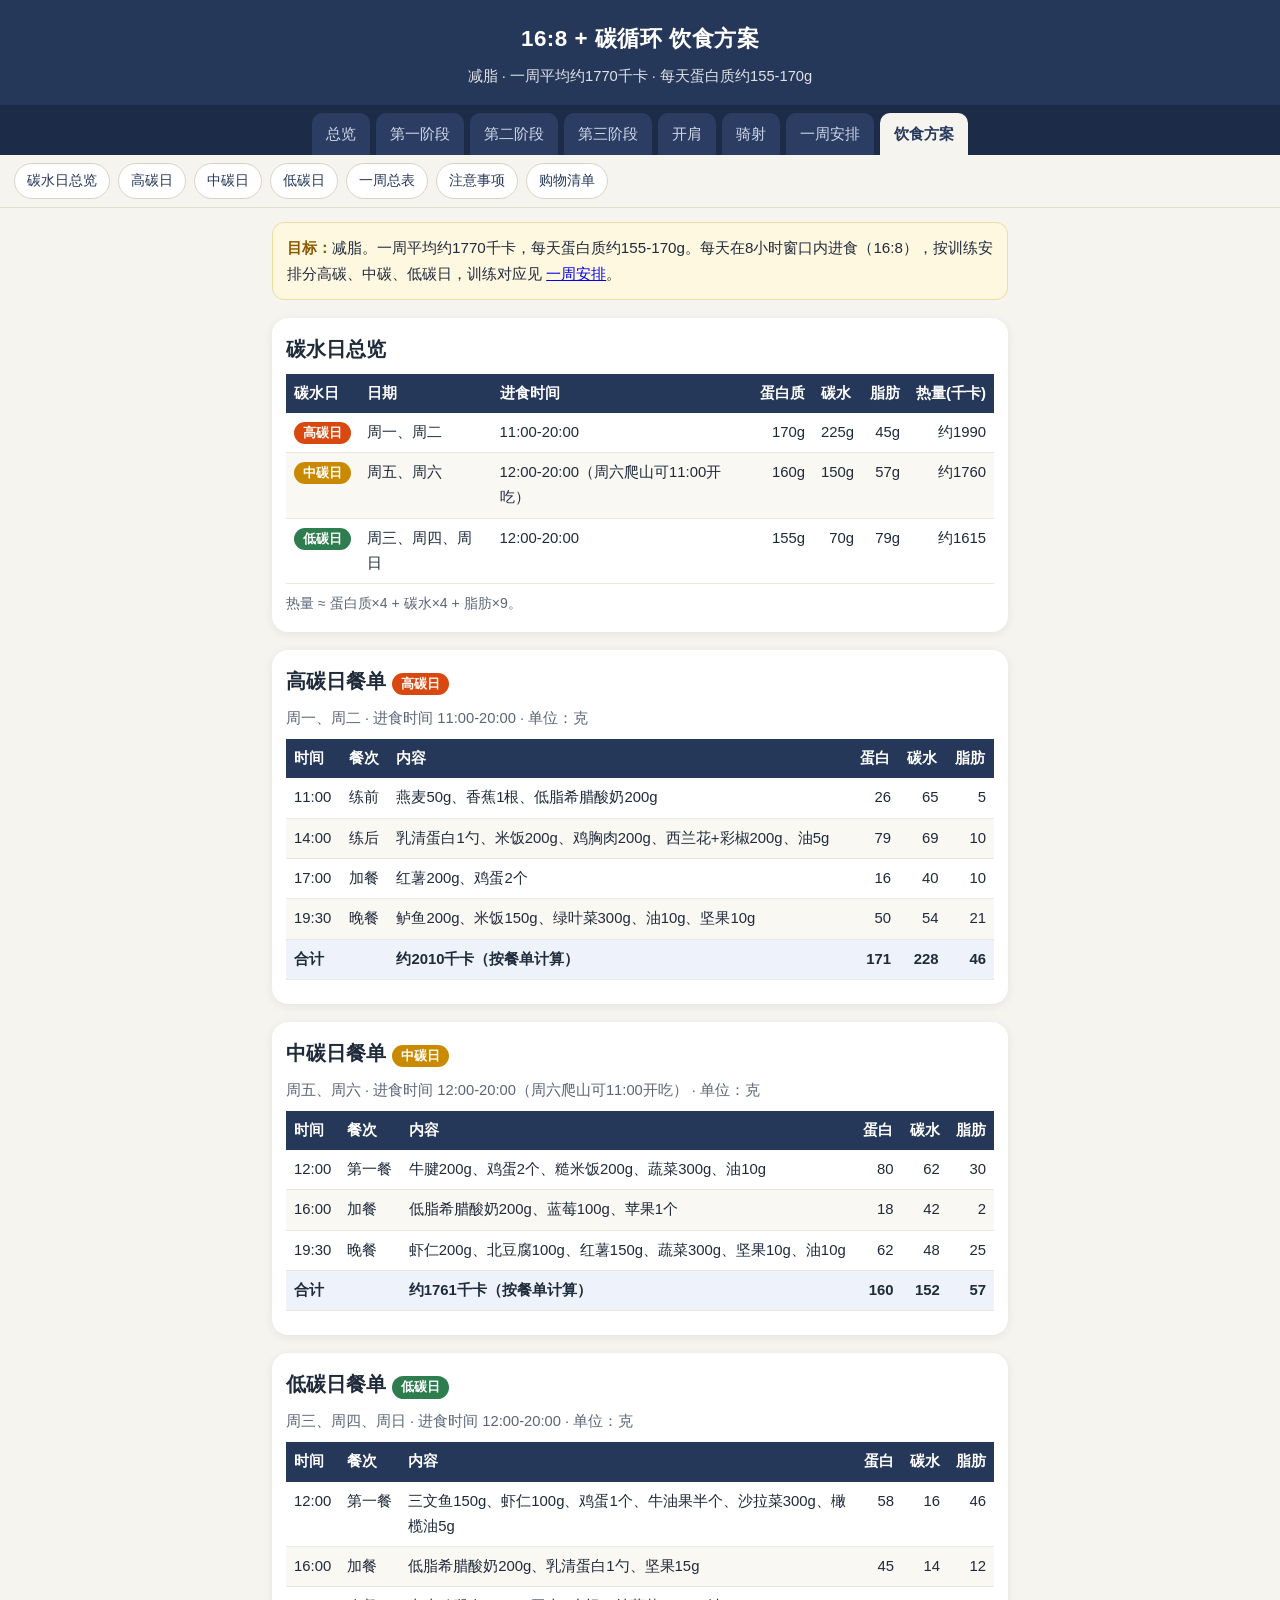
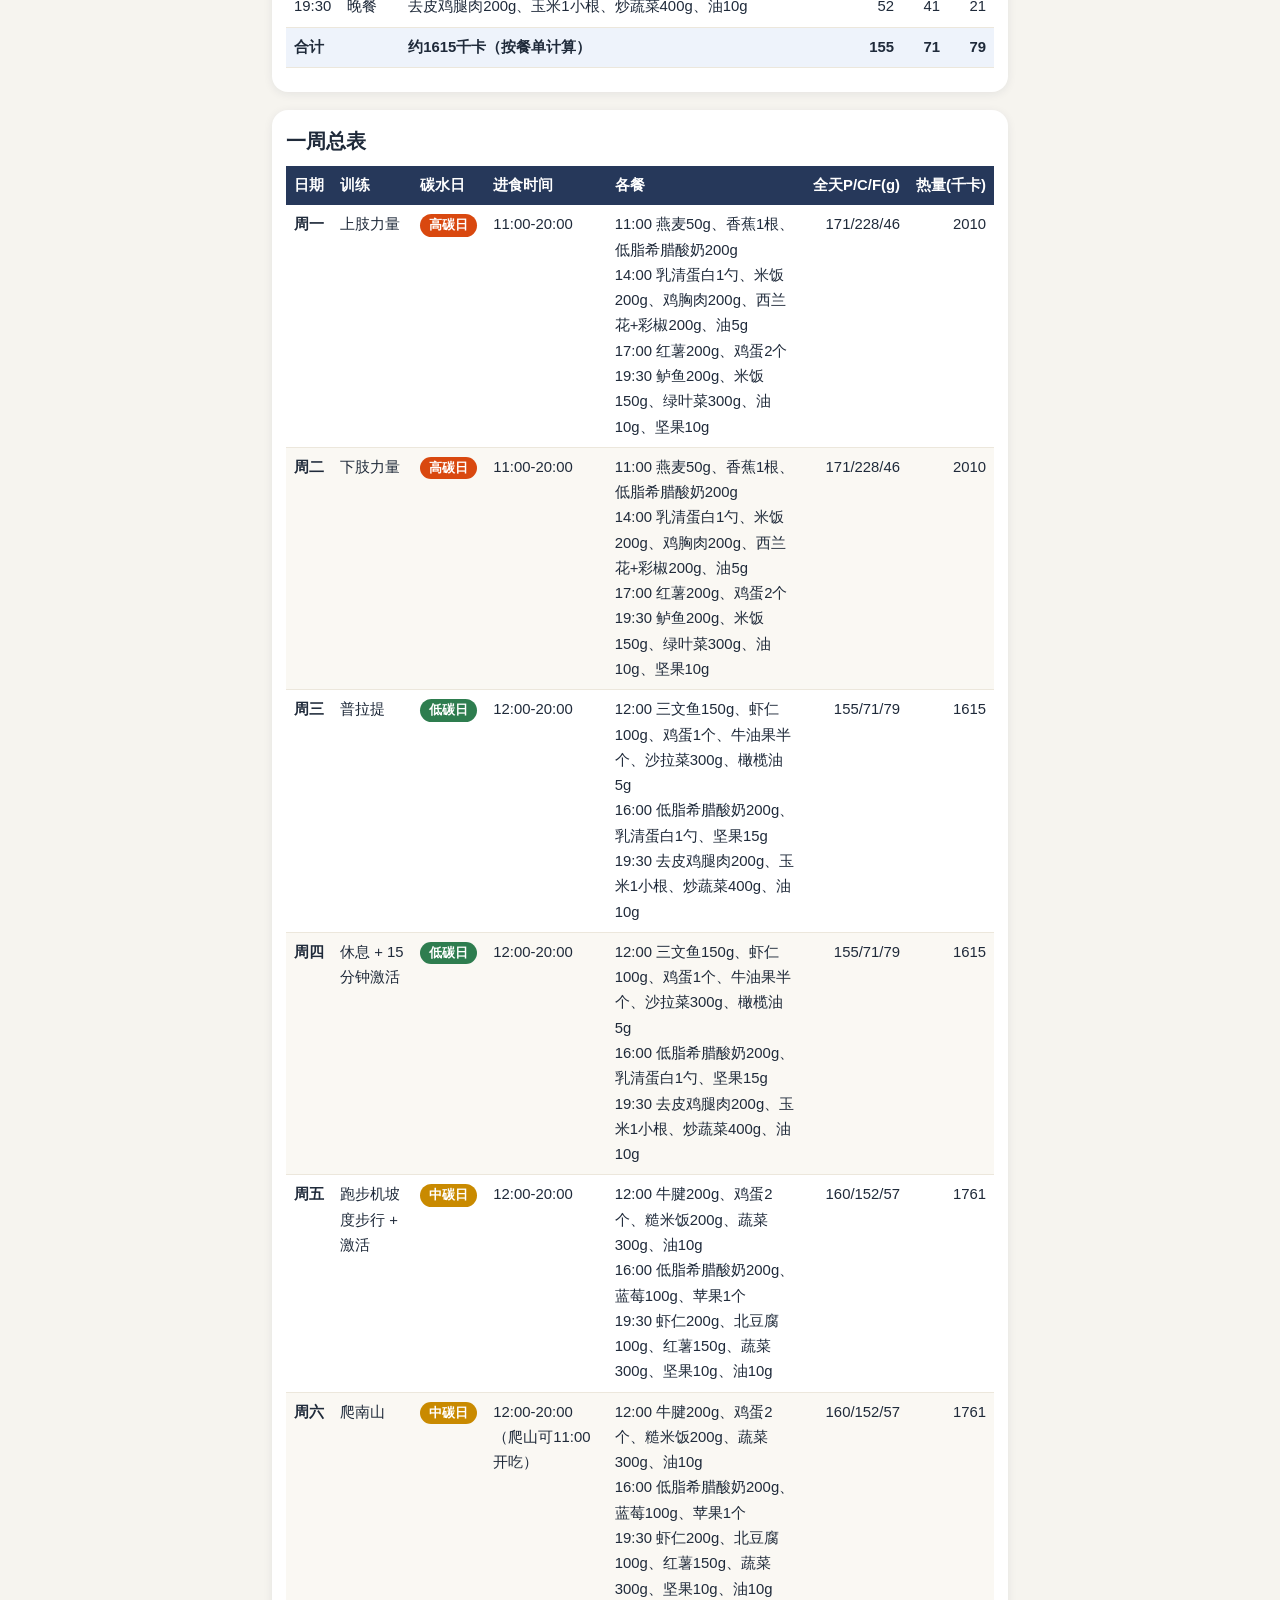
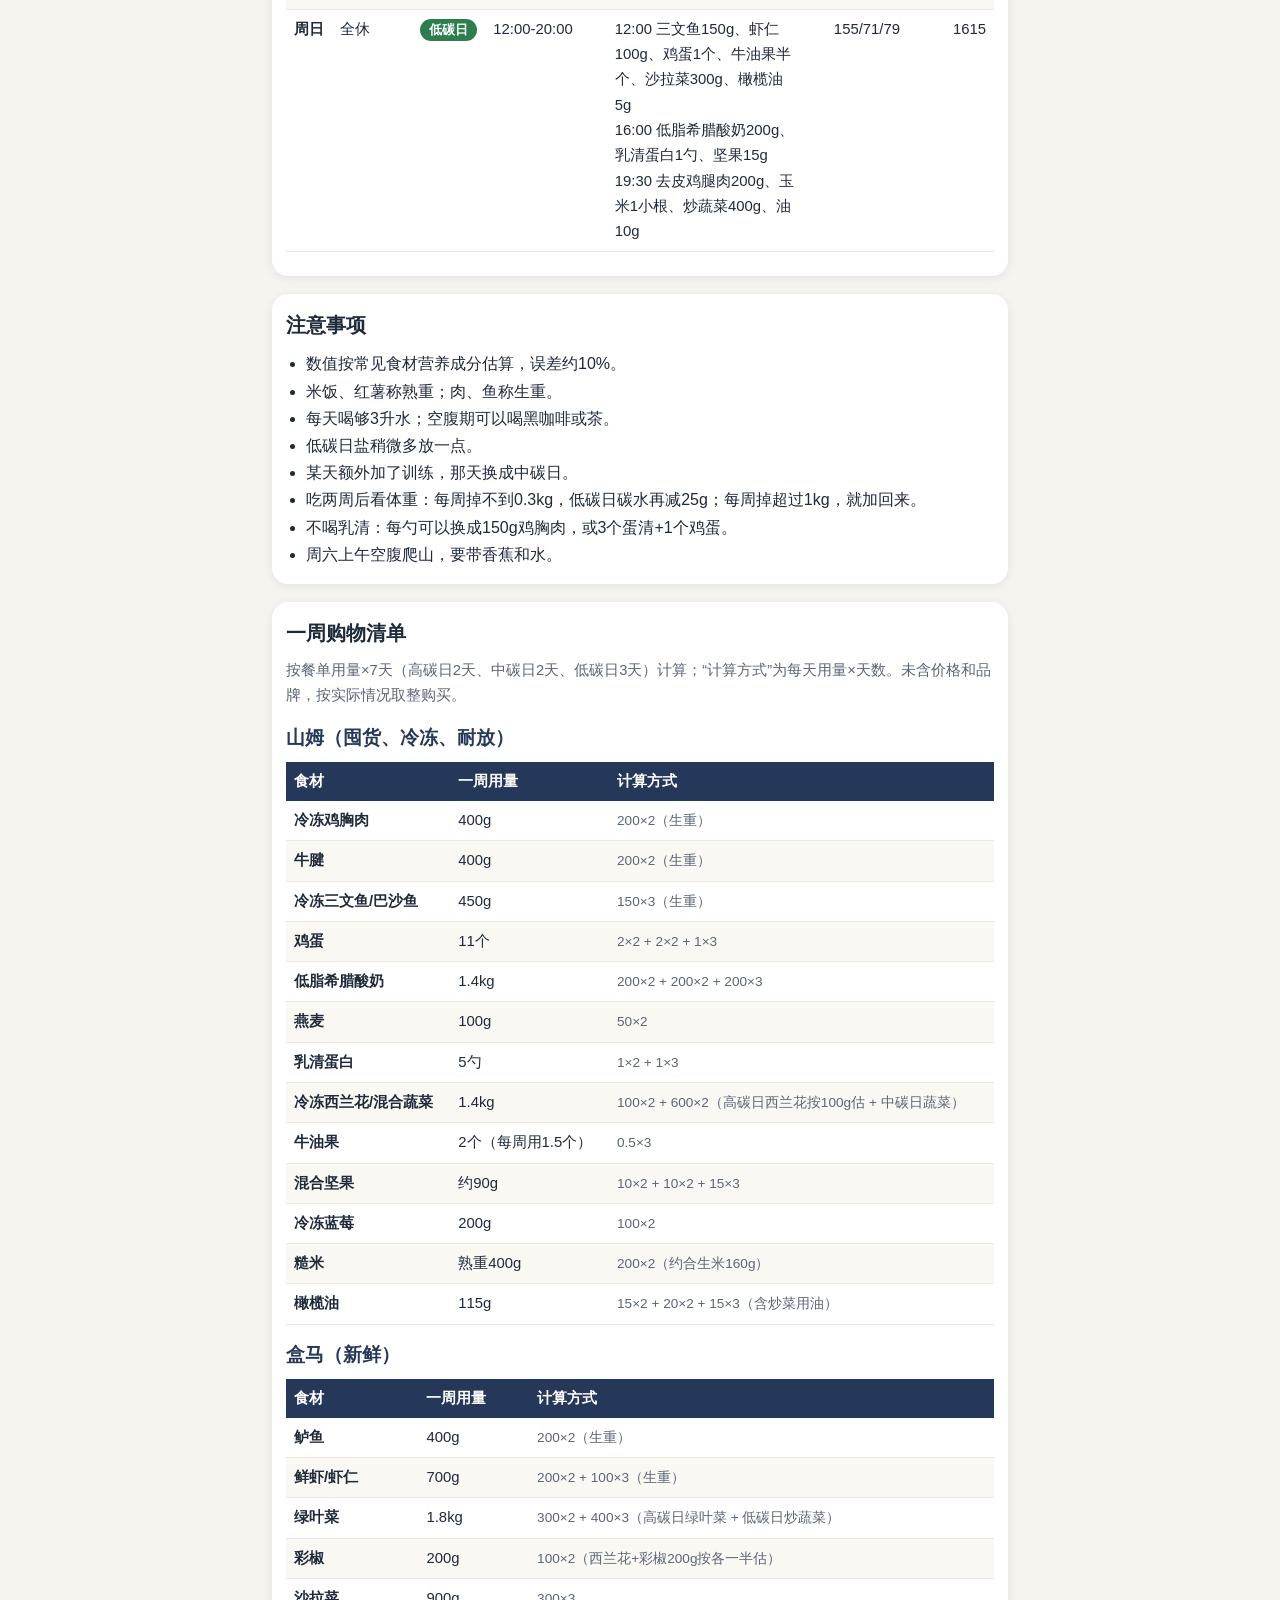
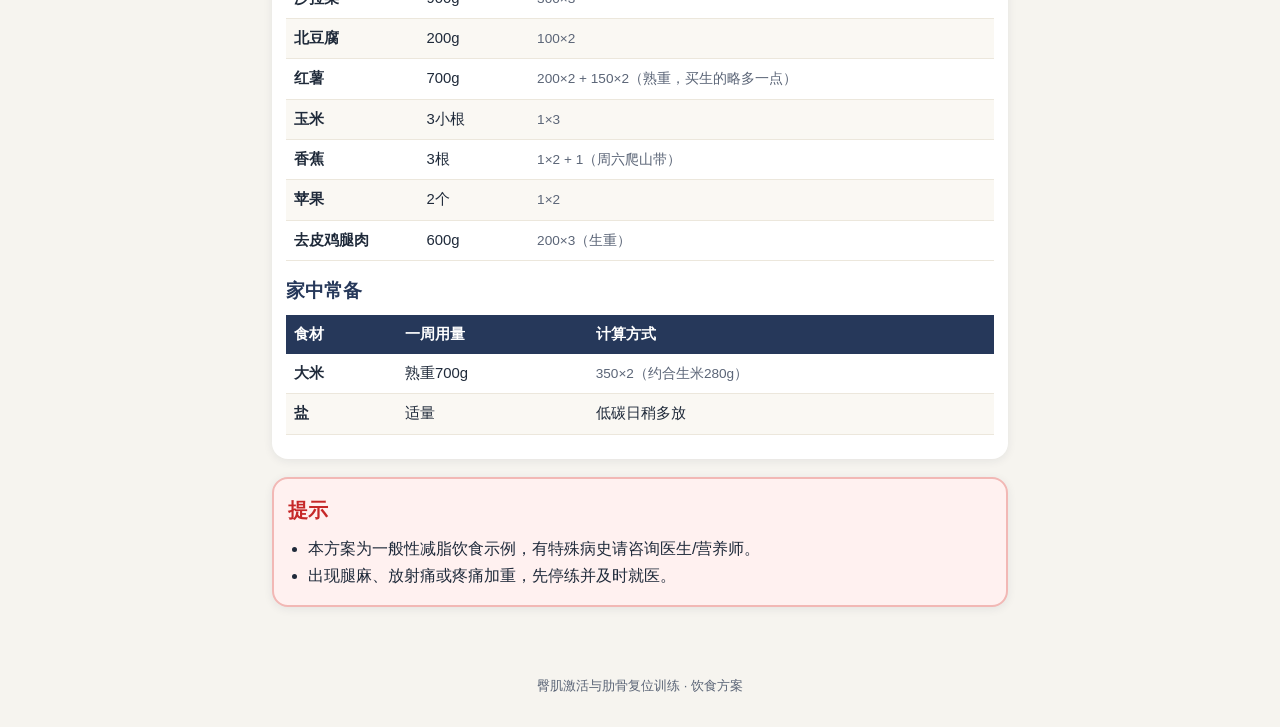
==== commit 6af11650: "新增骑射教学页面（SVG分步动画），导航加入骑射标签与交叉链接" ====
--- a/diet.html
+++ b/diet.html
@@ -8,7 +8,7 @@
 </head>
 <body>
 <header><h1><span class="nw">16:8 + 碳循环</span> <span class="nw">饮食方案</span></h1><p>减脂 · 一周平均约1770千卡 · 每天蛋白质约155-170g</p></header>
-<div class="tabs" id="tabs"><a class="" href="index.html">总览</a><a class="" href="phase1.html">第一阶段</a><a class="" href="phase2.html">第二阶段</a><a class="" href="phase3.html">第三阶段</a><a class="" href="shoulder.html">开肩</a><a class="" href="week.html">一周安排</a><a class="on" href="diet.html">饮食方案</a></div><script>(function(){var t=document.getElementById("tabs"),a=t.querySelector(".on");if(a&&t.scrollWidth>t.clientWidth){t.scrollLeft=a.offsetLeft-(t.clientWidth-a.offsetWidth)/2;}})();</script>
+<div class="tabs" id="tabs"><a class="" href="index.html">总览</a><a class="" href="phase1.html">第一阶段</a><a class="" href="phase2.html">第二阶段</a><a class="" href="phase3.html">第三阶段</a><a class="" href="shoulder.html">开肩</a><a class="" href="horse_archery.html">骑射</a><a class="" href="week.html">一周安排</a><a class="on" href="diet.html">饮食方案</a></div><script>(function(){var t=document.getElementById("tabs"),a=t.querySelector(".on");if(a&&t.scrollWidth>t.clientWidth){t.scrollLeft=a.offsetLeft-(t.clientWidth-a.offsetWidth)/2;}})();</script>
 <nav class="sub"><a href="#summary">碳水日总览</a><a href="#dt高">高碳日</a><a href="#dt中">中碳日</a><a href="#dt低">低碳日</a><a href="#week">一周总表</a><a href="#notes">注意事项</a><a href="#shop">购物清单</a></nav>
 <main>
 <div class="intro"><b>目标：</b>减脂。一周平均约1770千卡，每天蛋白质约155-170g。每天在8小时窗口内进食（16:8），按训练安排分高碳、中碳、低碳日，训练对应见 <a href="week.html">一周安排</a>。</div>
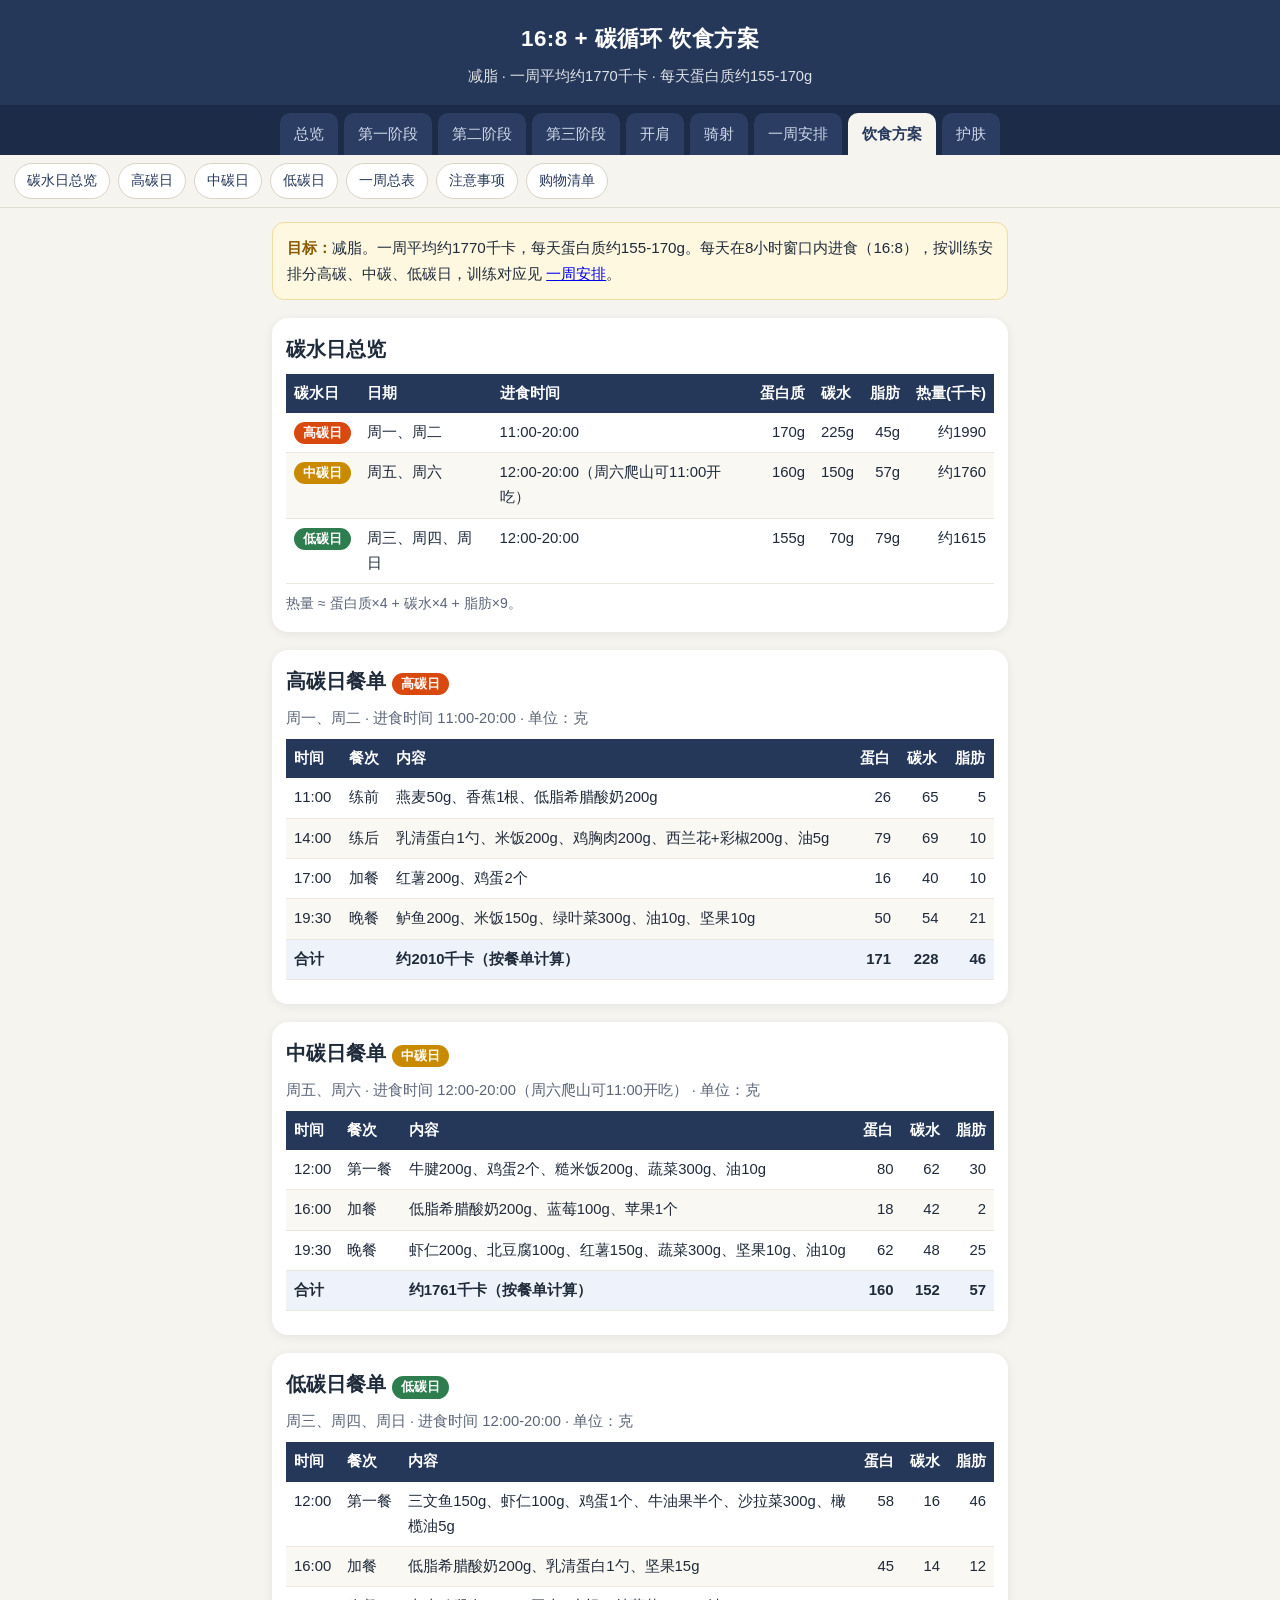
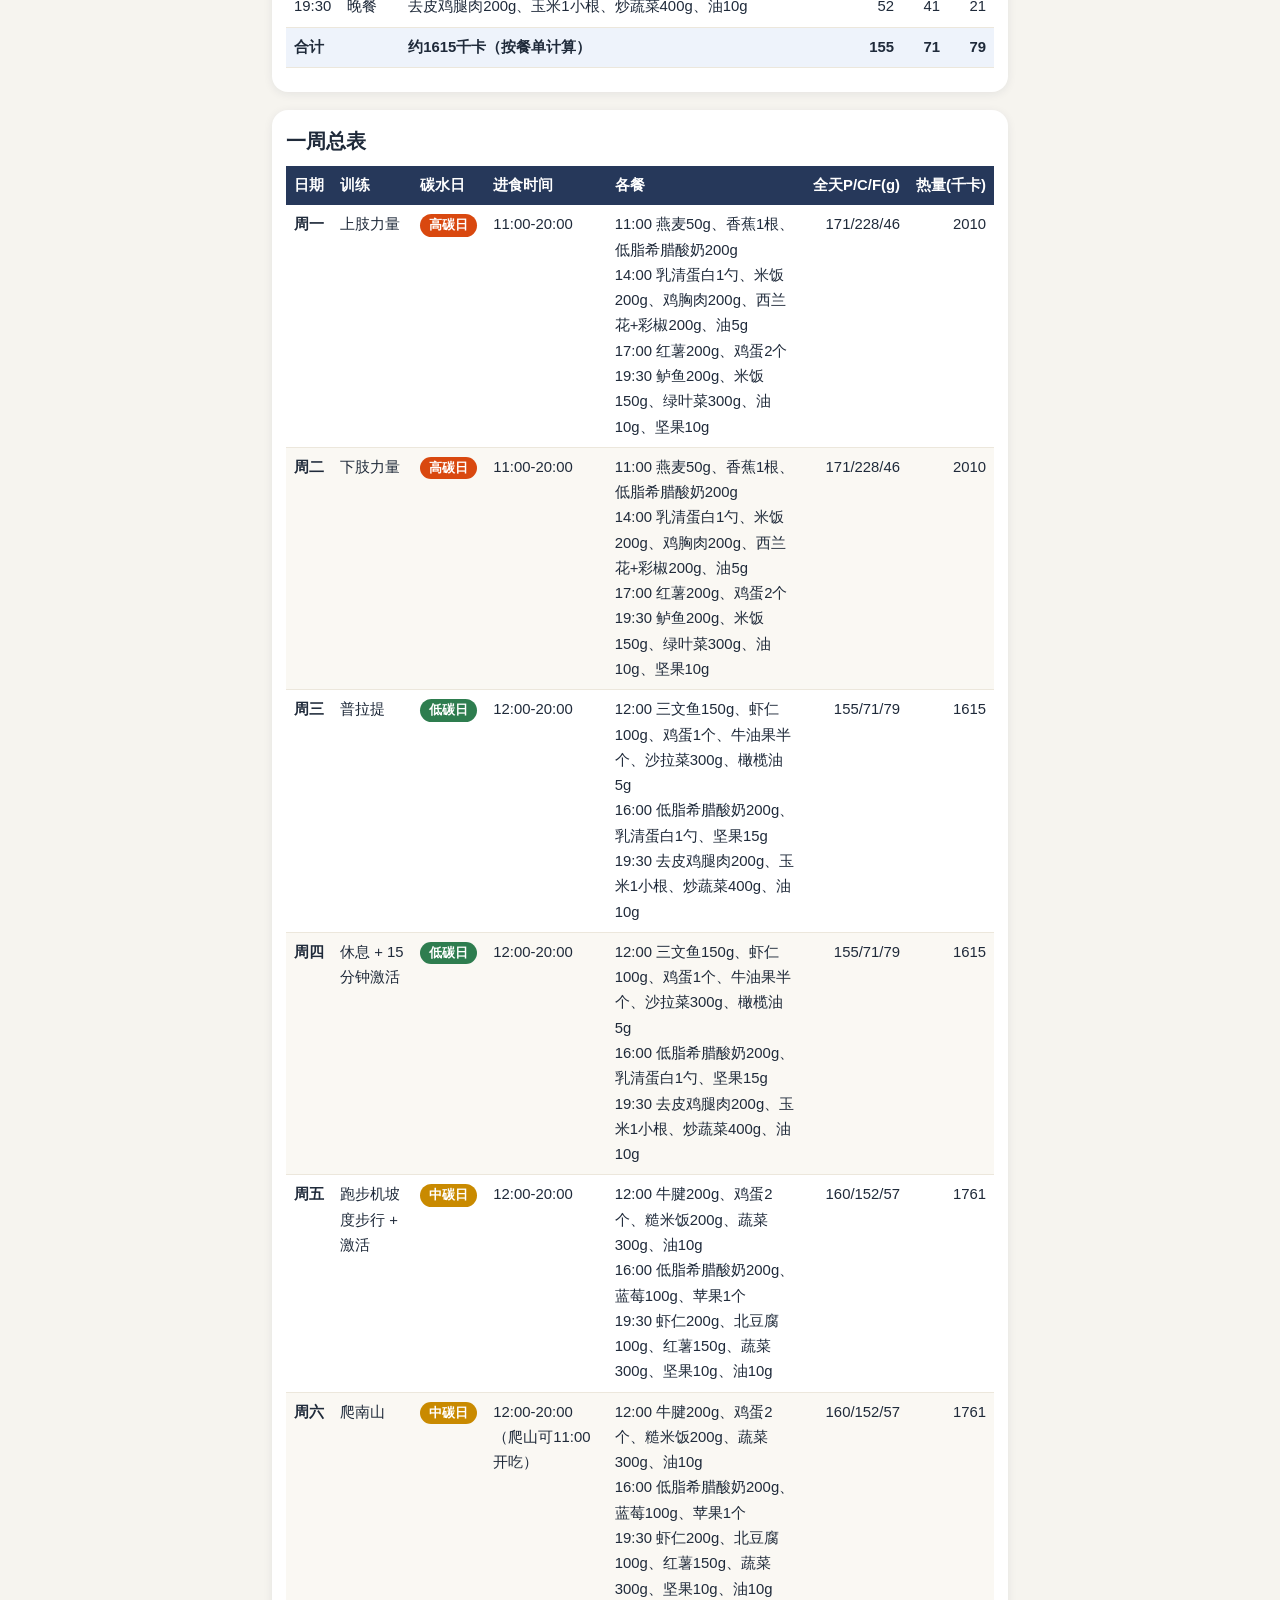
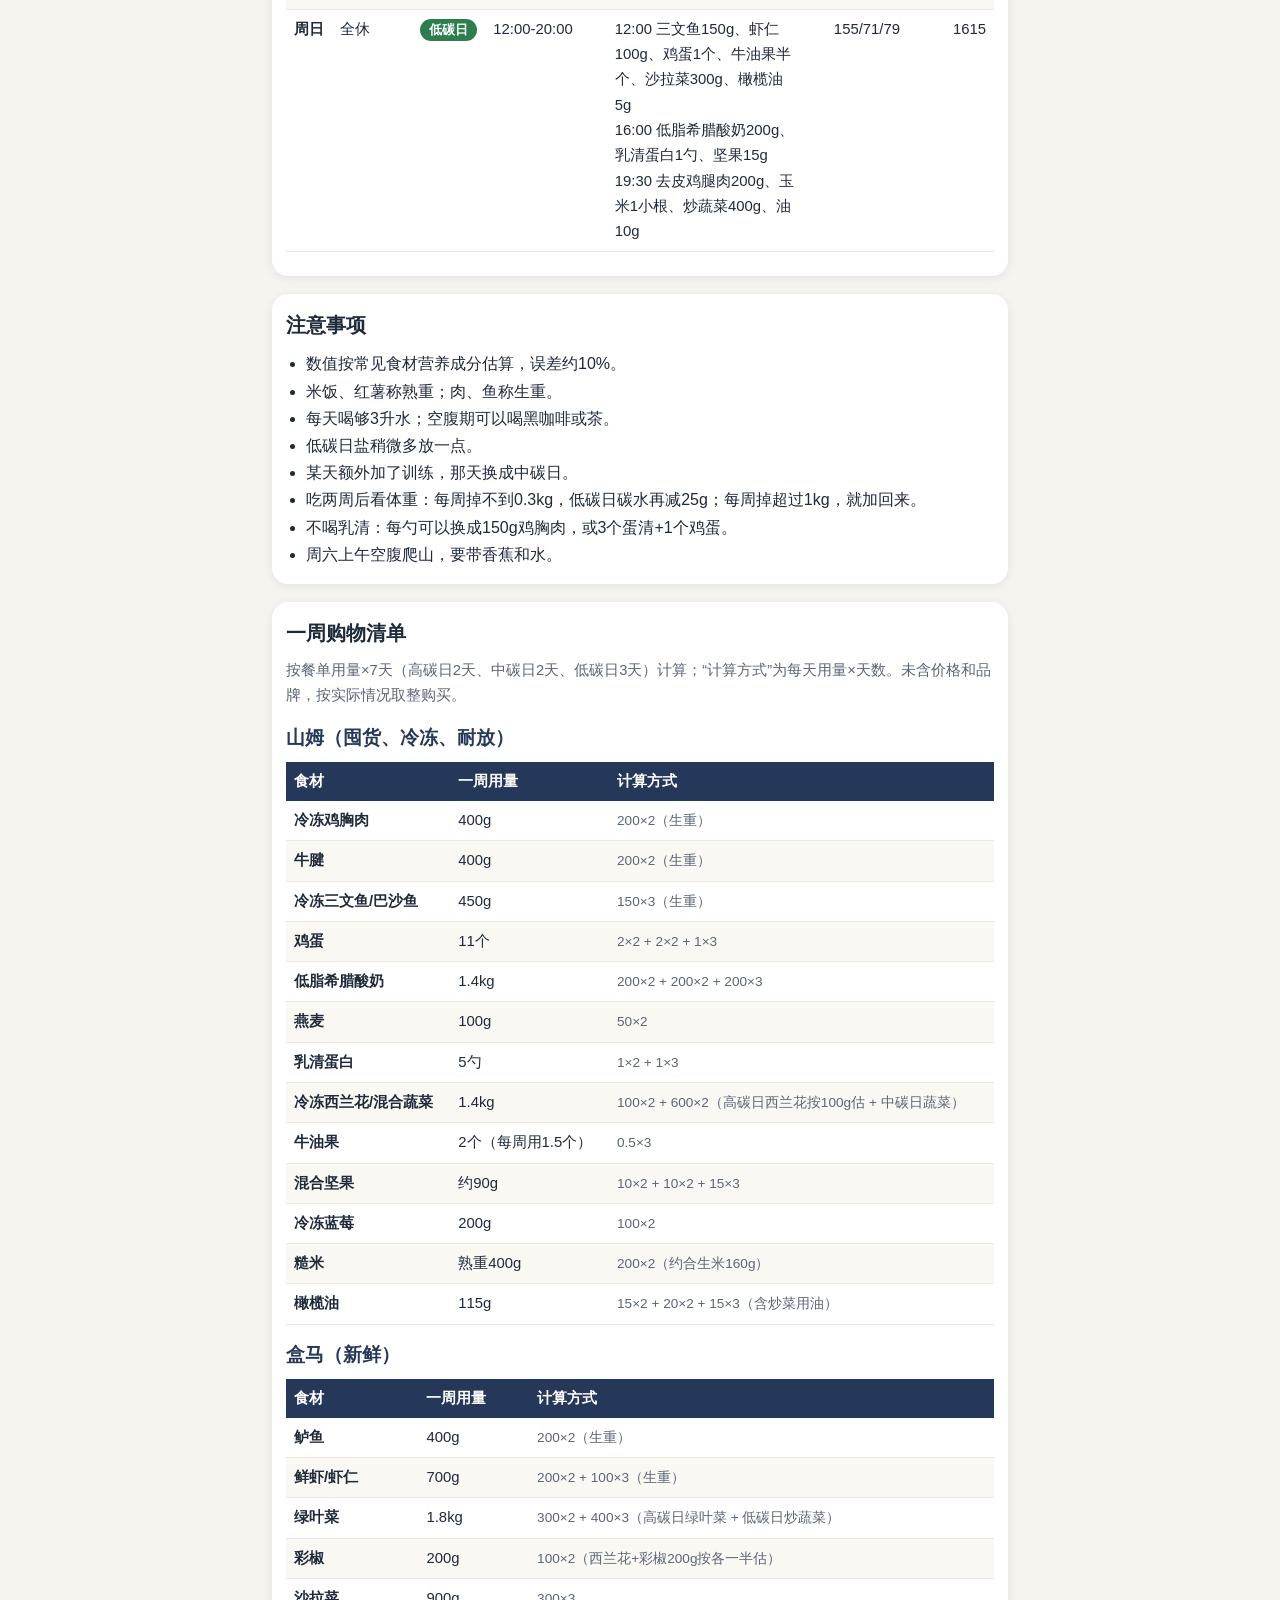
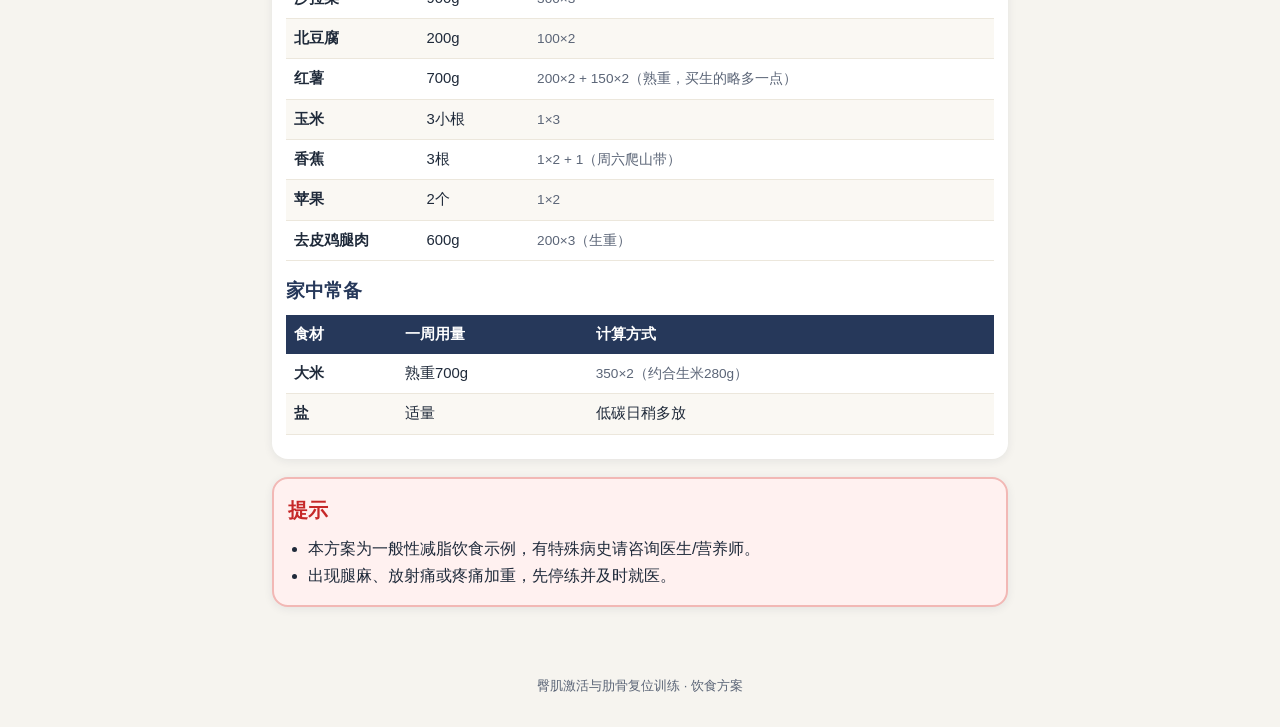
==== commit 257971d8: "新增简易护肤页" ====
--- a/diet.html
+++ b/diet.html
@@ -8,7 +8,7 @@
 </head>
 <body>
 <header><h1><span class="nw">16:8 + 碳循环</span> <span class="nw">饮食方案</span></h1><p>减脂 · 一周平均约1770千卡 · 每天蛋白质约155-170g</p></header>
-<div class="tabs" id="tabs"><a class="" href="index.html">总览</a><a class="" href="phase1.html">第一阶段</a><a class="" href="phase2.html">第二阶段</a><a class="" href="phase3.html">第三阶段</a><a class="" href="shoulder.html">开肩</a><a class="" href="horse_archery.html">骑射</a><a class="" href="week.html">一周安排</a><a class="on" href="diet.html">饮食方案</a></div><script>(function(){var t=document.getElementById("tabs"),a=t.querySelector(".on");if(a&&t.scrollWidth>t.clientWidth){t.scrollLeft=a.offsetLeft-(t.clientWidth-a.offsetWidth)/2;}})();</script>
+<div class="tabs" id="tabs"><a class="" href="index.html">总览</a><a class="" href="phase1.html">第一阶段</a><a class="" href="phase2.html">第二阶段</a><a class="" href="phase3.html">第三阶段</a><a class="" href="shoulder.html">开肩</a><a class="" href="horse_archery.html">骑射</a><a class="" href="week.html">一周安排</a><a class="on" href="diet.html">饮食方案</a><a class="" href="skincare.html">护肤</a></div><script>(function(){var t=document.getElementById("tabs"),a=t.querySelector(".on");if(a&&t.scrollWidth>t.clientWidth){t.scrollLeft=a.offsetLeft-(t.clientWidth-a.offsetWidth)/2;}})();</script>
 <nav class="sub"><a href="#summary">碳水日总览</a><a href="#dt高">高碳日</a><a href="#dt中">中碳日</a><a href="#dt低">低碳日</a><a href="#week">一周总表</a><a href="#notes">注意事项</a><a href="#shop">购物清单</a></nav>
 <main>
 <div class="intro"><b>目标：</b>减脂。一周平均约1770千卡，每天蛋白质约155-170g。每天在8小时窗口内进食（16:8），按训练安排分高碳、中碳、低碳日，训练对应见 <a href="week.html">一周安排</a>。</div>
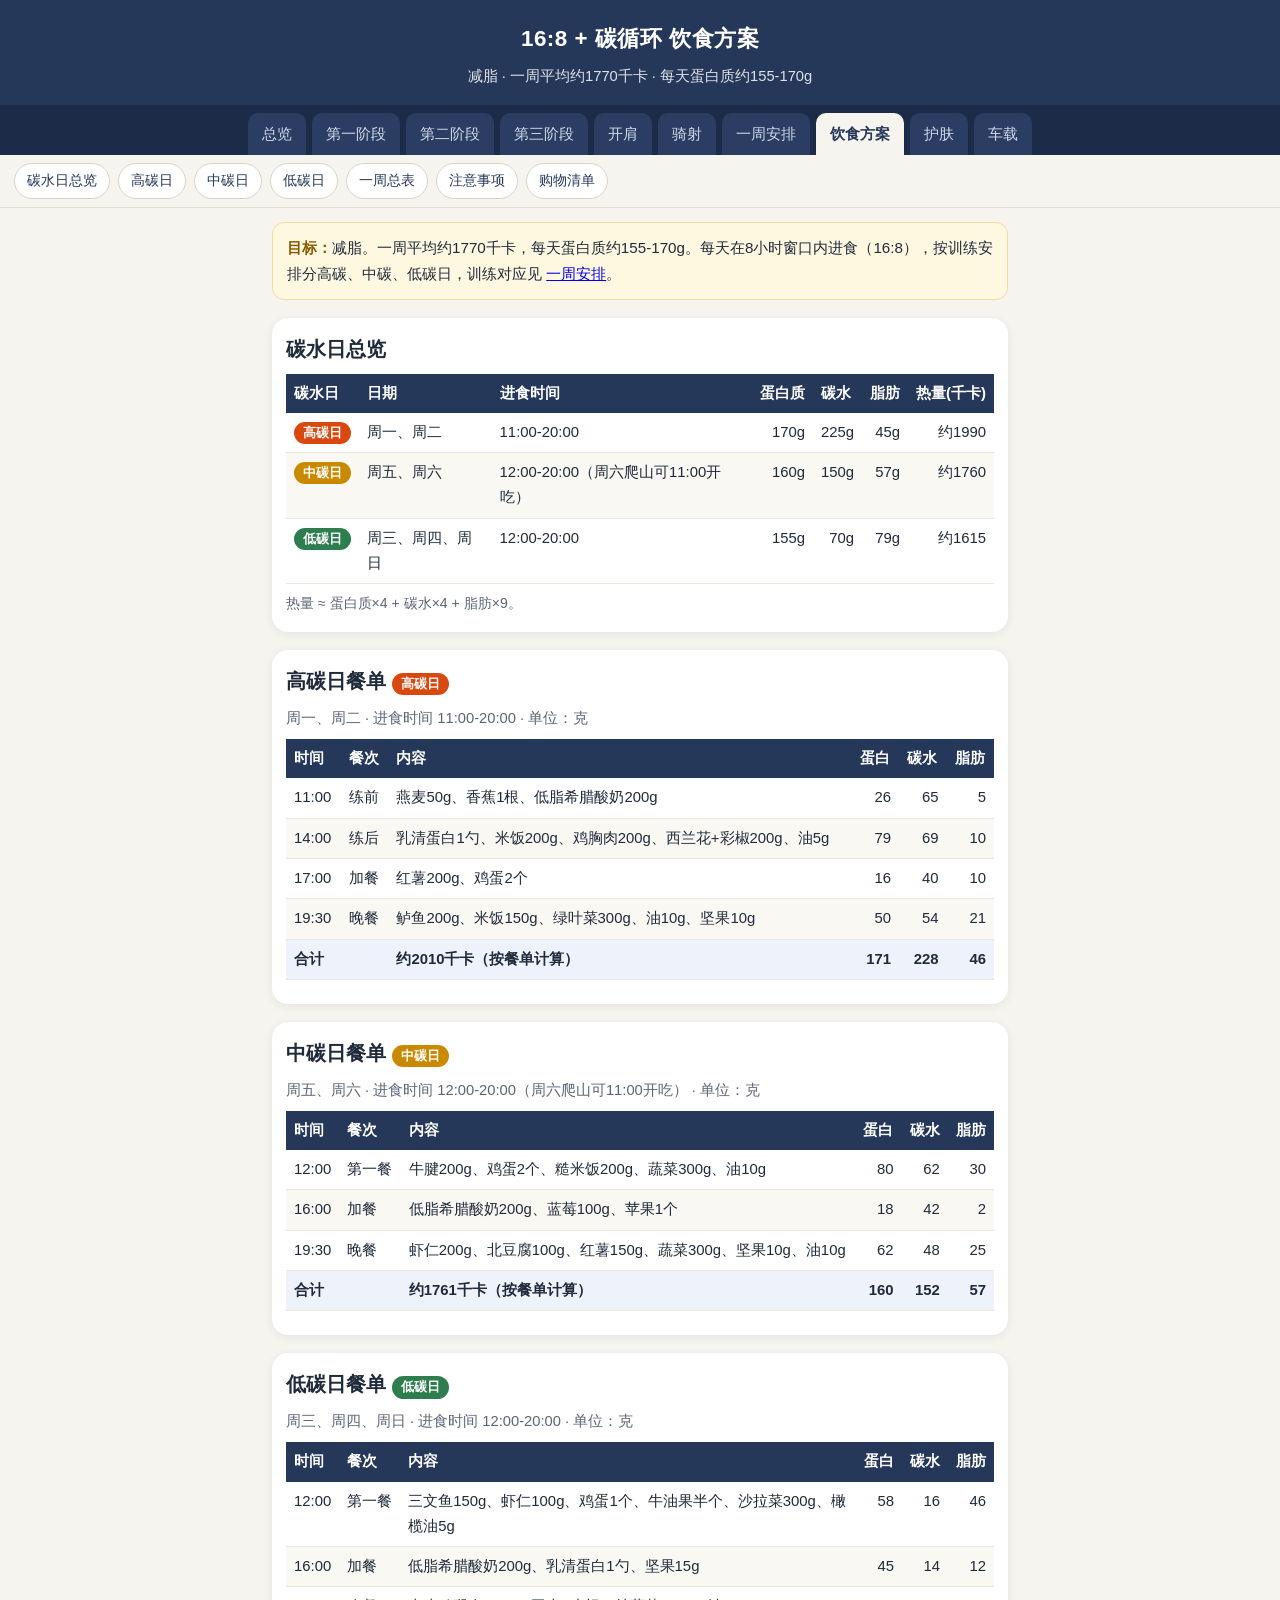
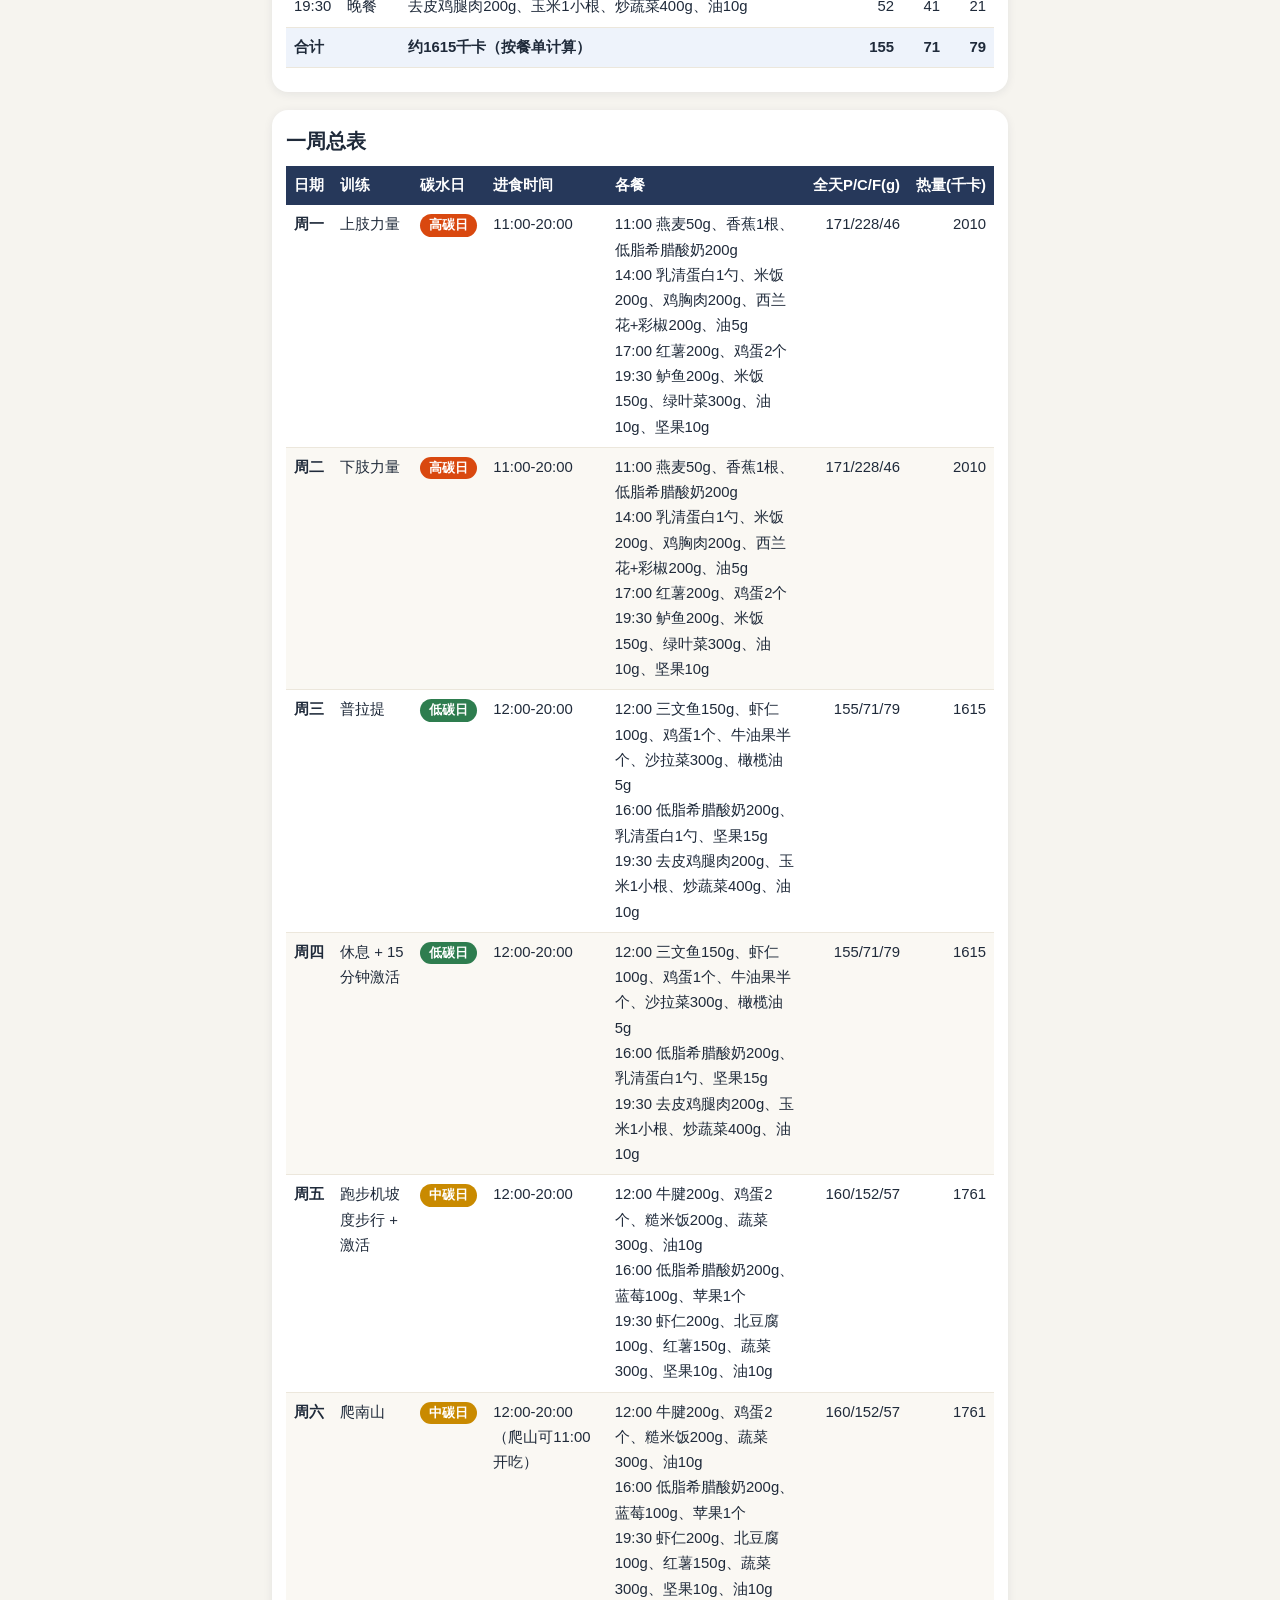
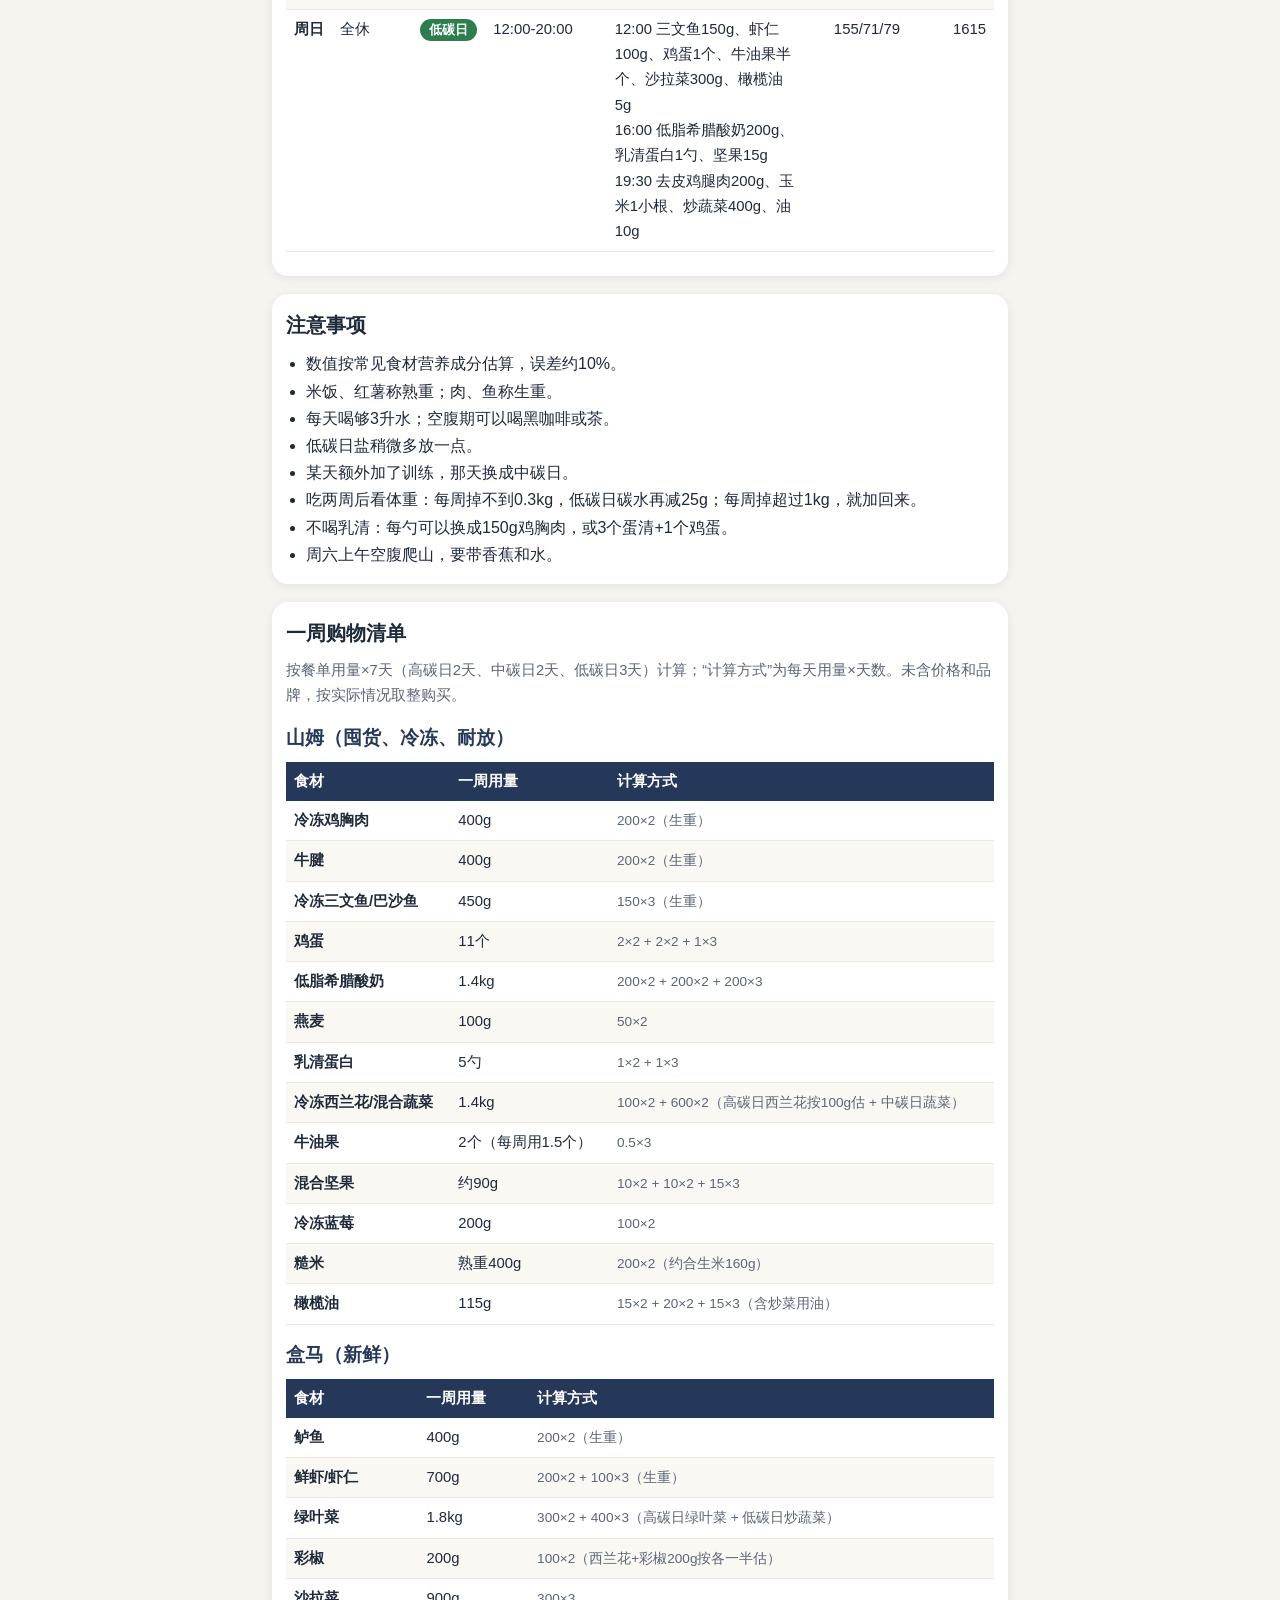
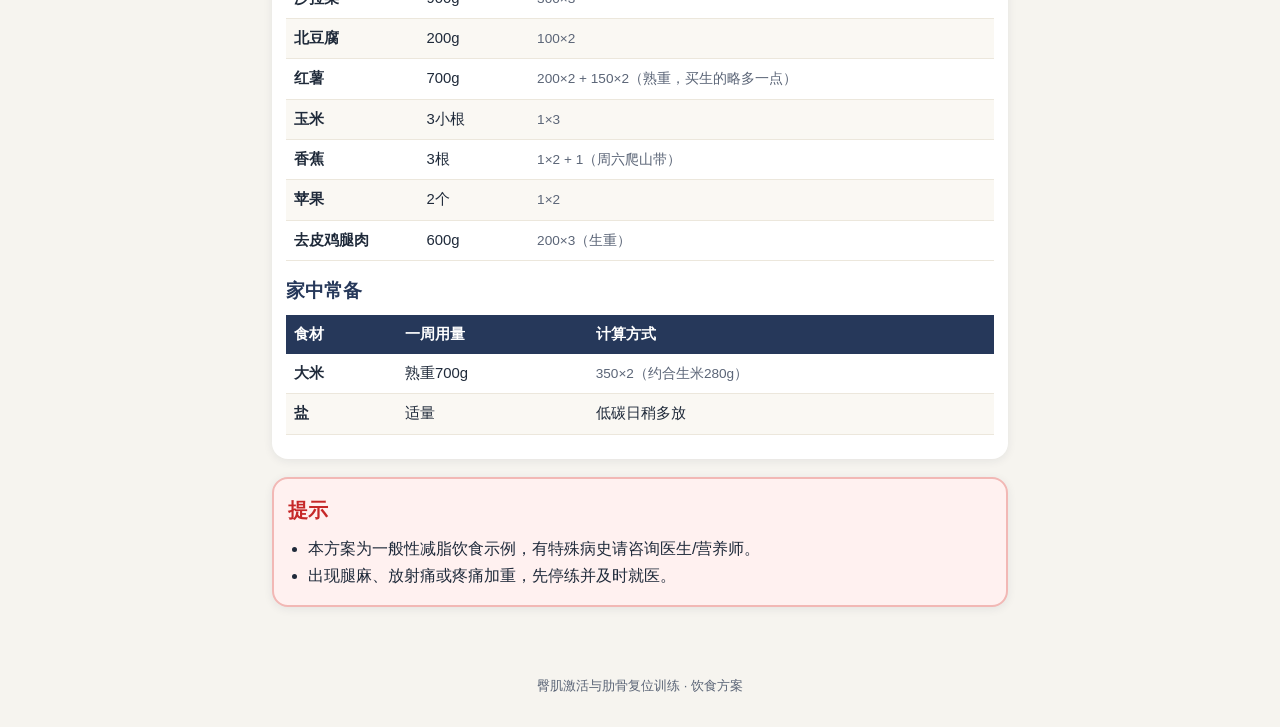
==== commit d935109f: "Add car telemetry beginner guide as a static Chinese page. Publish Leo's ESP32+IMU MVP hardware guid" ====
--- a/diet.html
+++ b/diet.html
@@ -8,7 +8,7 @@
 </head>
 <body>
 <header><h1><span class="nw">16:8 + 碳循环</span> <span class="nw">饮食方案</span></h1><p>减脂 · 一周平均约1770千卡 · 每天蛋白质约155-170g</p></header>
-<div class="tabs" id="tabs"><a class="" href="index.html">总览</a><a class="" href="phase1.html">第一阶段</a><a class="" href="phase2.html">第二阶段</a><a class="" href="phase3.html">第三阶段</a><a class="" href="shoulder.html">开肩</a><a class="" href="horse_archery.html">骑射</a><a class="" href="week.html">一周安排</a><a class="on" href="diet.html">饮食方案</a><a class="" href="skincare.html">护肤</a></div><script>(function(){var t=document.getElementById("tabs"),a=t.querySelector(".on");if(a&&t.scrollWidth>t.clientWidth){t.scrollLeft=a.offsetLeft-(t.clientWidth-a.offsetWidth)/2;}})();</script>
+<div class="tabs" id="tabs"><a class="" href="index.html">总览</a><a class="" href="phase1.html">第一阶段</a><a class="" href="phase2.html">第二阶段</a><a class="" href="phase3.html">第三阶段</a><a class="" href="shoulder.html">开肩</a><a class="" href="horse_archery.html">骑射</a><a class="" href="week.html">一周安排</a><a class="on" href="diet.html">饮食方案</a><a class="" href="skincare.html">护肤</a><a class="" href="car_telemetry.html">车载</a></div><script>(function(){var t=document.getElementById("tabs"),a=t.querySelector(".on");if(a&&t.scrollWidth>t.clientWidth){t.scrollLeft=a.offsetLeft-(t.clientWidth-a.offsetWidth)/2;}})();</script>
 <nav class="sub"><a href="#summary">碳水日总览</a><a href="#dt高">高碳日</a><a href="#dt中">中碳日</a><a href="#dt低">低碳日</a><a href="#week">一周总表</a><a href="#notes">注意事项</a><a href="#shop">购物清单</a></nav>
 <main>
 <div class="intro"><b>目标：</b>减脂。一周平均约1770千卡，每天蛋白质约155-170g。每天在8小时窗口内进食（16:8），按训练安排分高碳、中碳、低碳日，训练对应见 <a href="week.html">一周安排</a>。</div>
